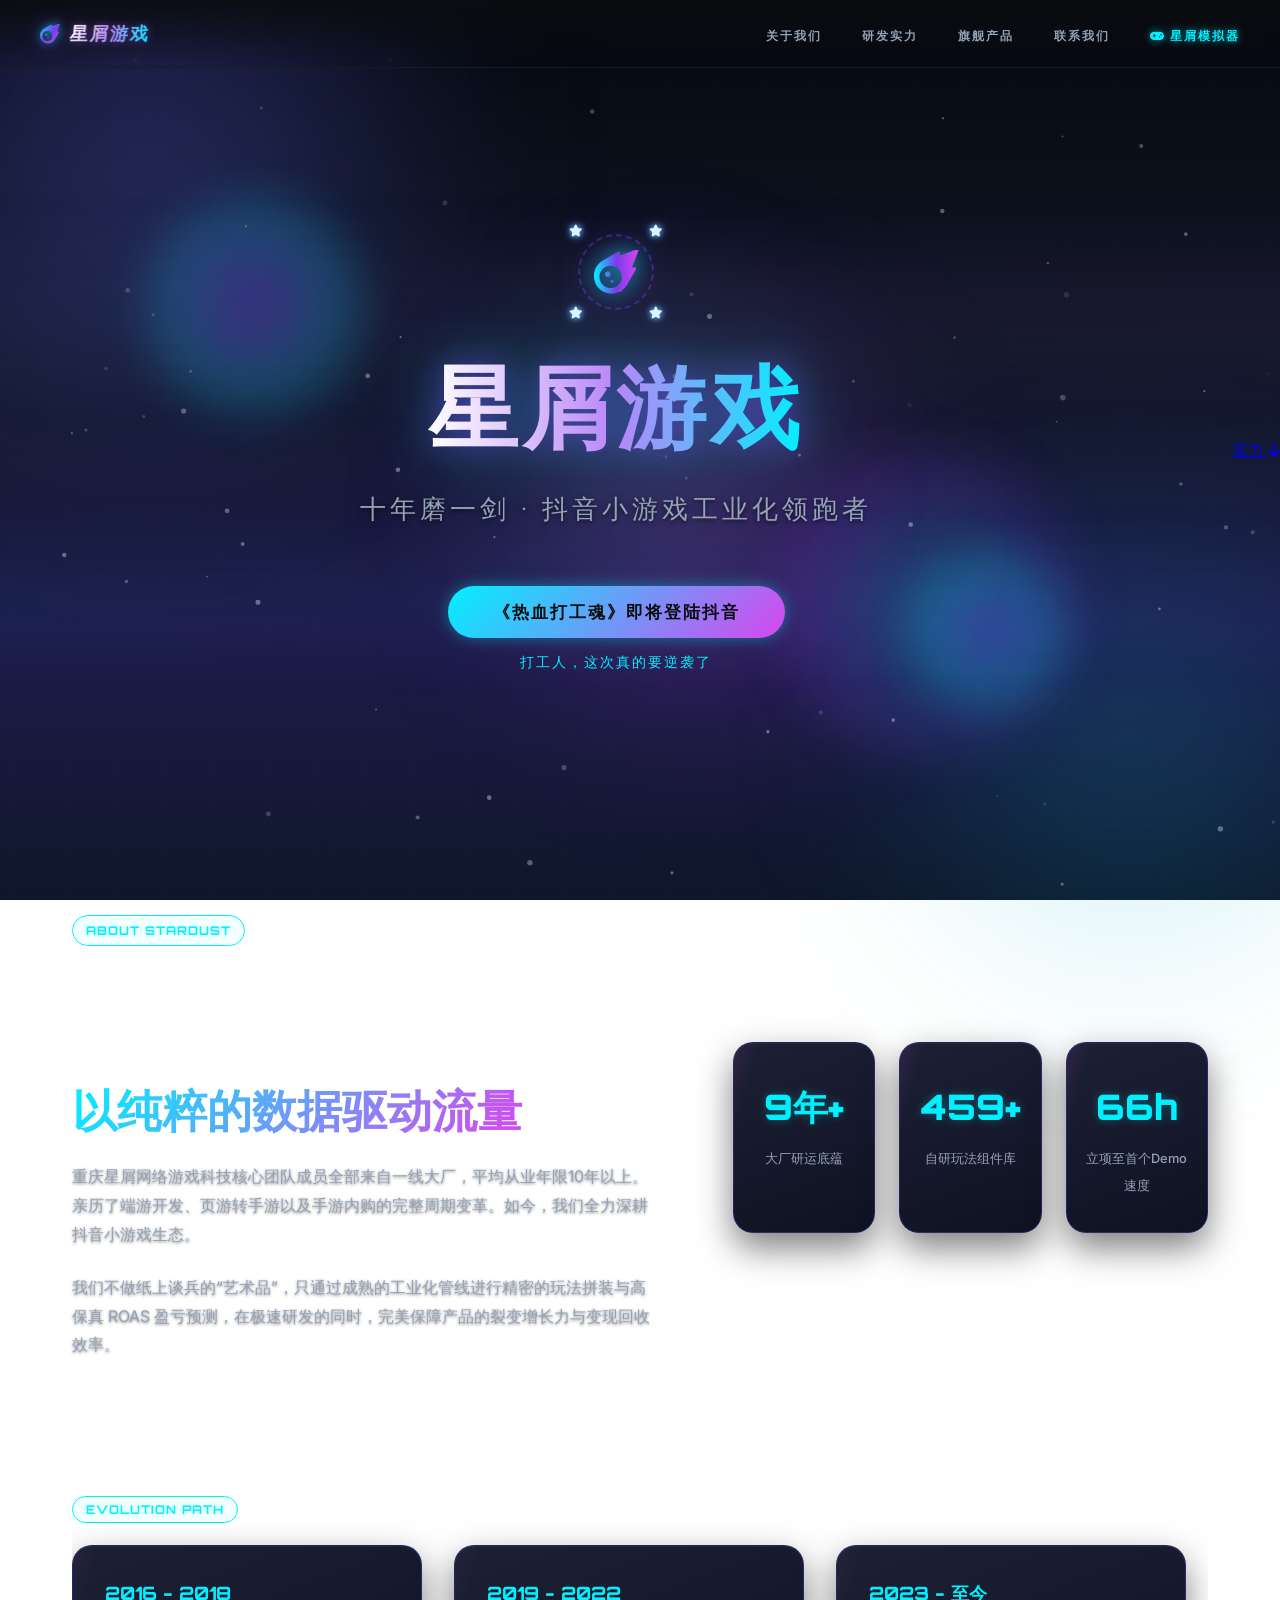
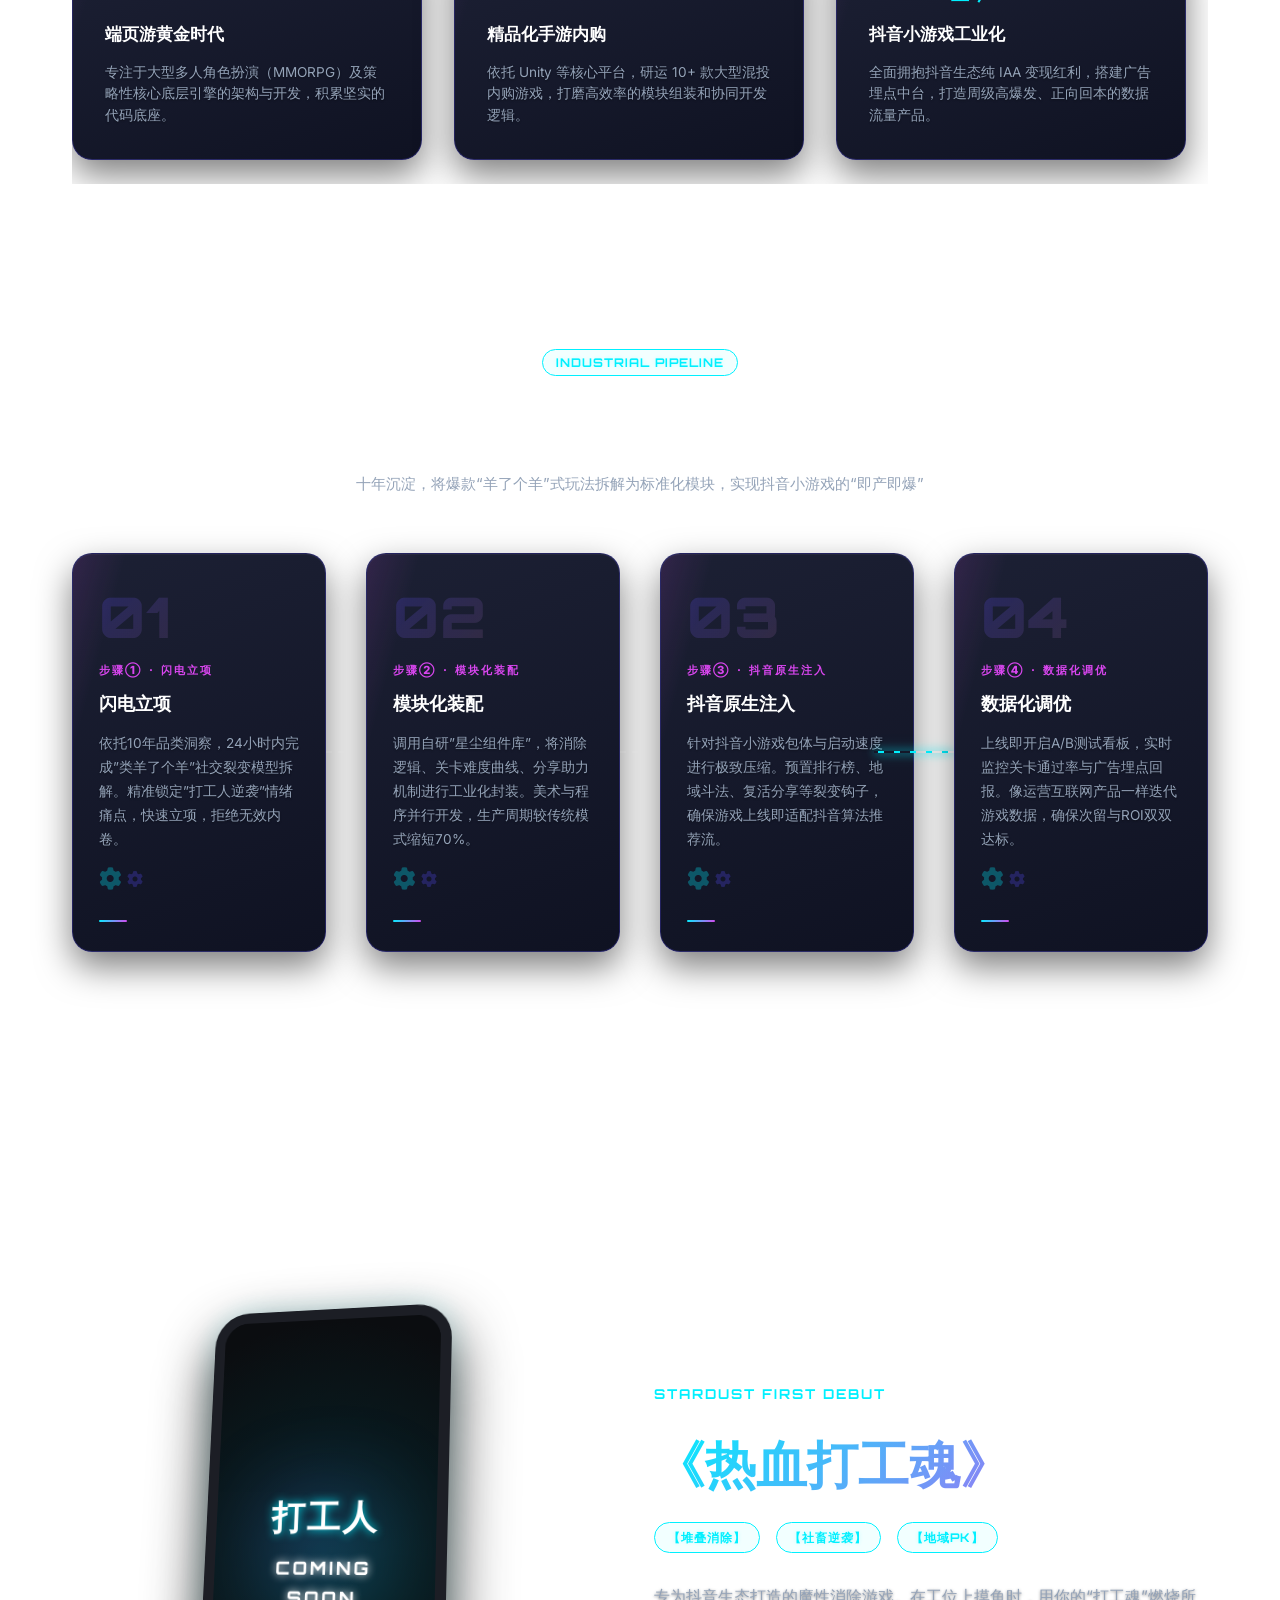
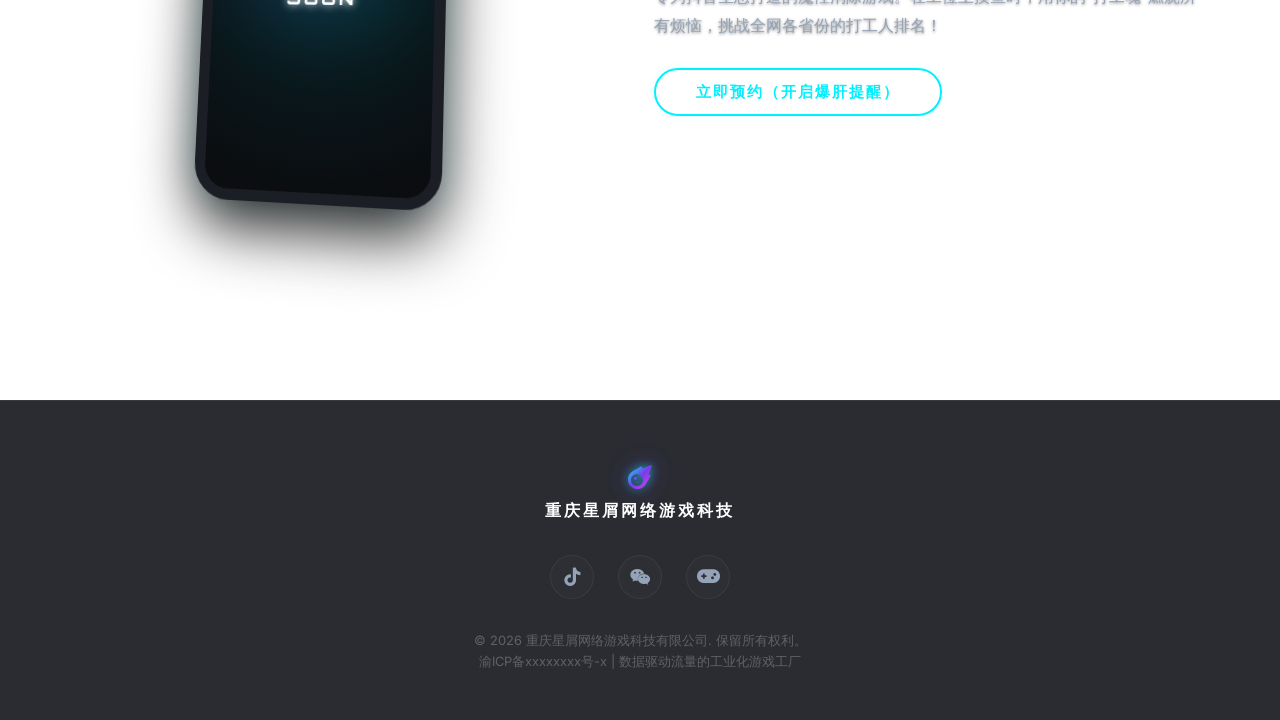
==== index.html @ ba8a82f4 "添加小游戏" ====
<!DOCTYPE html>
<html lang="zh-CN">
<head>
    <meta charset="UTF-8">
    <meta name="viewport" content="width=device-width, initial-scale=1.0, maximum-scale=1.0, user-scalable=no">
    <title>重庆星屑游戏官网 | StarDust Games - 《热血打工魂》即将首发</title>
    <!-- Meta SEO -->
    <meta name="description" content="重庆星屑网络游戏科技官网。核心团队深耕10年游戏研运，打造抖音小游戏工业化生产流水线。首款力作《热血打工魂》即将登陆抖音，魔性堆叠消除，引爆社畜逆袭狂潮。">
    <meta name="keywords" content="重庆星屑, 星屑游戏, 热血打工魂, 抖音小游戏, 羊了个羊, 工业化流水线, IAA变现, 消除小游戏">
    <!-- Google Fonts -->
    <link rel="preconnect" href="https://fonts.googleapis.com">
    <link rel="preconnect" href="https://fonts.gstatic.com" crossorigin>
    <link href="https://fonts.googleapis.com/css2?family=Orbitron:wght@400;600;800;900&family=Inter:wght@300;400;500;600;700&display=swap" rel="stylesheet">
    <!-- Font Awesome -->
    <link rel="stylesheet" href="https://cdnjs.cloudflare.com/ajax/libs/font-awesome/6.4.0/css/all.min.css">
    
    <style>
        /* ==========================================================================
           1. 全局设计变量与基础重置 (CSS Reset & Variables)
           ========================================================================== */
        :root {
            --bg-color: #05080f;
            --primary-gradient: linear-gradient(135deg, #4f46e5 0%, #7c3aed 100%);
            --stardust-gradient: linear-gradient(135deg, #4f46e5 0%, #a855f7 100%);
            --accent-neon: #00f0ff;
            --accent-pink: #d946ef;
            --accent-gradient: linear-gradient(135deg, #00f0ff 0%, #d946ef 100%);
            --text-primary: #ffffff;
            --text-secondary: #94a3b8;
            --glass-bg: rgba(255, 255, 255, 0.015);
            --glass-border: rgba(255, 255, 255, 0.06);
            --font-title: 'Orbitron', 'Inter', -apple-system, sans-serif;
            --font-body: 'Inter', -apple-system, sans-serif;
            --container-width: 1200px;
        }

        * {
            box-sizing: border-box;
            margin: 0;
            padding: 0;
        }

        html {
            font-size: 16px;
            background: linear-gradient(180deg, #05080f 0%, #111827 40%, #1e1b4b 70%, #0f172a 100%) fixed;
            color: var(--text-primary);
            overflow-x: hidden;
        }

        /* 桌面端开启 Fullpage 滚动捕捉 */
        @media (min-width: 769px) {
            html {
                scroll-snap-type: y mandatory;
            }
        }

        /* 氛围光晕层 */
        .bg-orb {
            position: fixed;
            border-radius: 50%;
            pointer-events: none;
            z-index: -3;
            filter: blur(80px);
        }

        .bg-orb-tl {
            width: 100%;
            max-width: 700px;
            height: auto;
            aspect-ratio: 1;
            top: -200px;
            left: -200px;
            background: radial-gradient(circle, rgba(99, 102, 241, 0.35) 0%, transparent 70%);
            animation: orb-drift-tl 20s ease-in-out infinite;
            will-change: transform;
        }

        .bg-orb-br {
            width: 100%;
            max-width: 600px;
            height: auto;
            aspect-ratio: 1;
            bottom: -150px;
            right: -150px;
            background: radial-gradient(circle, rgba(6, 182, 212, 0.22) 0%, transparent 70%);
            animation: orb-drift-br 25s ease-in-out infinite;
            will-change: transform;
        }

        .bg-orb-ct {
            width: 100%;
            max-width: 500px;
            height: auto;
            aspect-ratio: 1;
            top: 30%;
            left: 35%;
            background: radial-gradient(circle, rgba(217, 70, 239, 0.25) 0%, transparent 70%);
            animation: orb-drift-ct 22s ease-in-out infinite;
            will-change: transform;
        }

        /* 太空浮游微粒/景深光晕 (Cosmic Space Debris / Bokeh) */
        .space-bokeh-container {
            position: fixed;
            top: 0; left: 0;
            width: 100vw; height: 100vh;
            pointer-events: none;
            z-index: -3;
            overflow: hidden;
        }
        .space-bokeh {
            position: absolute;
            border-radius: 50%;
            background: radial-gradient(circle, rgba(124, 58, 237, 0.35) 0%, rgba(0, 240, 255, 0.22) 50%, transparent 70%);
            filter: blur(20px);
            pointer-events: none;
            will-change: transform;
        }
        .space-bokeh-1 {
            width: 250px; height: 250px;
            top: 20%; left: 10%;
            animation: space-float-1 30s ease-in-out infinite;
        }
        .space-bokeh-2 {
            width: 320px; height: 320px;
            bottom: 15%; right: 15%;
            animation: space-float-2 40s ease-in-out infinite;
            background: radial-gradient(circle, rgba(6, 182, 212, 0.25) 0%, rgba(124, 58, 237, 0.15) 60%, transparent 80%);
        }
        .space-bokeh-3 {
            width: 180px; height: 180px;
            top: 60%; left: 70%;
            animation: space-float-3 35s ease-in-out infinite;
        }

        @keyframes orb-drift-tl {
            0%, 100% { transform: translate(0, 0) scale(1); }
            50% { transform: translate(100px, 80px) scale(1.15); }
        }
        @keyframes orb-drift-br {
            0%, 100% { transform: translate(0, 0) scale(1); }
            50% { transform: translate(-100px, -60px) scale(1.1); }
        }
        @keyframes orb-drift-ct {
            0%, 100% { transform: translate(0, 0) scale(1); }
            50% { transform: translate(-80px, 80px) scale(1.2); }
        }
        @keyframes space-float-1 {
            0%, 100% { transform: translate(0, 0) rotate(0deg) scale(1); }
            50% { transform: translate(180px, 120px) rotate(180deg) scale(1.2); }
        }
        @keyframes space-float-2 {
            0%, 100% { transform: translate(0, 0) rotate(0deg) scale(1); }
            50% { transform: translate(-150px, -180px) rotate(-180deg) scale(1.1); }
        }
        @keyframes space-float-3 {
            0%, 100% { transform: translate(0, 0) rotate(0deg) scale(1); }
            50% { transform: translate(120px, -90px) rotate(120deg) scale(1.25); }
        }

        /* 太空坐标网格背景 */
        .bg-grid-mask {
            position: fixed;
            top: 0; left: 0;
            width: 100vw; height: 100vh;
            background-image: 
                linear-gradient(rgba(255, 255, 255, 0.02) 1px, transparent 1px),
                linear-gradient(90deg, rgba(255, 255, 255, 0.02) 1px, transparent 1px);
            background-size: 50px 50px;
            background-position: center center;
            pointer-events: none;
            z-index: -4;
            opacity: 0.5;
        }

        /* CSS 随机流星雨 */
        .meteor-shower {
            position: fixed;
            top: 0; left: 0;
            width: 100vw; height: 100vh;
            pointer-events: none;
            z-index: -2;
            overflow: hidden;
        }
        .space-meteor {
            position: absolute;
            width: 1.5px;
            height: 80px;
            background: linear-gradient(180deg, rgba(0, 240, 255, 1) 0%, rgba(124, 58, 237, 0.3) 50%, transparent 100%);
            opacity: 0;
            transform: rotate(45deg);
            animation: shooting-star 8s linear infinite;
        }
        .space-meteor:nth-child(1) { top: -10%; left: 30%; animation-delay: 0s; animation-duration: 6s; }
        .space-meteor:nth-child(2) { top: -10%; left: 65%; animation-delay: 2.5s; animation-duration: 8s; }
        .space-meteor:nth-child(3) { top: -10%; left: 15%; animation-delay: 4.8s; animation-duration: 7s; }
        .space-meteor:nth-child(4) { top: -10%; left: 85%; animation-delay: 1.2s; animation-duration: 9s; }
        .space-meteor:nth-child(5) { top: -10%; left: 45%; animation-delay: 6.2s; animation-duration: 10s; }

        @keyframes shooting-star {
            0% {
                transform: translate3d(0, 0, 0) rotate(45deg);
                opacity: 0;
            }
            8% {
                opacity: 0.8;
            }
            28% {
                transform: translate3d(400px, 400px, 0) rotate(45deg);
                opacity: 0;
            }
            100% {
                transform: translate3d(400px, 400px, 0) rotate(45deg);
                opacity: 0;
            }
        }

        /* 极光光带 */
        .aurora-band {
            position: fixed;
            left: -100%;
            width: 300%;
            pointer-events: none;
            z-index: -2;
            opacity: 0.05;
            filter: blur(40px);
        }

        .aurora-band-1 {
            top: 28%;
            height: 120px;
            background: linear-gradient(90deg, transparent 0%, #6366f1 30%, #a855f7 55%, #d946ef 75%, transparent 100%);
            animation: aurora-drift 90s linear infinite;
        }

        .aurora-band-2 {
            top: 62%;
            height: 80px;
            background: linear-gradient(90deg, transparent 0%, #00f0ff 25%, #6366f1 60%, transparent 100%);
            animation: aurora-drift 90s linear infinite reverse;
            animation-delay: -45s;
        }

        @keyframes aurora-drift {
            from { transform: translateX(0); }
            to   { transform: translateX(33.33%); }
        }

        body {
            font-family: var(--font-body);
            background-color: transparent;
            min-height: 100vh;
            line-height: 1.65;
            -webkit-font-smoothing: antialiased;
            -moz-osx-font-smoothing: grayscale;
        }

        /* 滚动条美化 */
        ::-webkit-scrollbar {
            width: 8px;
            height: 8px;
        }
        ::-webkit-scrollbar-track {
            background: var(--bg-color);
        }
        ::-webkit-scrollbar-thumb {
            background: linear-gradient(180deg, #7c3aed, #00f0ff);
            border-radius: 4px;
        }
        ::-webkit-scrollbar-thumb:hover {
            background: var(--accent-neon);
        }

        /* 导航栏 */
        .nav-bar {
            position: fixed;
            top: 0; left: 0; right: 0;
            z-index: 100;
            background: linear-gradient(180deg, rgba(11, 13, 16, 0.92) 0%, transparent 100%);
            padding: 1.2rem 2.5rem;
            display: flex;
            align-items: center;
            justify-content: space-between;
            border-bottom: 1px solid var(--glass-border);
            backdrop-filter: blur(8px);
        }

        .nav-logo {
            text-decoration: none;
            display: flex;
            align-items: center;
            gap: 0.6rem;
            transition: transform 0.3s ease;
        }

        .nav-logo:hover {
            transform: scale(1.05);
        }

        .nav-logo-icon {
            font-size: 1.25rem;
            background: linear-gradient(135deg, #00f0ff 0%, #7c3aed 50%, #d946ef 100%);
            -webkit-background-clip: text;
            -webkit-text-fill-color: transparent;
            filter: drop-shadow(0 0 5px rgba(0, 240, 255, 0.6)) 
                    drop-shadow(0 0 10px rgba(124, 58, 237, 0.4));
            flex-shrink: 0;
            display: inline-block;
            animation: meteor-pulse 3s infinite ease-in-out;
        }

        .nav-logo-text {
            font-family: var(--font-title);
            font-size: 1.1rem;
            font-weight: 900;
            letter-spacing: 2px;
            transform: skewX(-6deg);
            background: linear-gradient(90deg, #ffffff 0%, #b886f8 25%, #00f0ff 50%, #b886f8 75%, #ffffff 100%);
            background-size: 200% auto;
            -webkit-background-clip: text;
            -webkit-text-fill-color: transparent;
            filter: drop-shadow(0 0 4px rgba(168, 85, 247, 0.5));
            display: inline-block;
            animation: text-shine 6s linear infinite;
        }

        .nav-links {
            display: flex;
            gap: 2.5rem;
            list-style: none;
        }

        .nav-links a {
            font-family: var(--font-title);
            font-size: 0.72rem;
            font-weight: 600;
            letter-spacing: 2px;
            color: var(--text-secondary);
            text-decoration: none;
            text-transform: uppercase;
            transition: color 0.3s ease;
            position: relative;
            padding-bottom: 4px;
        }

        .nav-links a::after {
            content: '';
            position: absolute;
            bottom: 0; left: 0;
            width: 0; height: 2px;
            background: linear-gradient(90deg, #00f0ff, #7c3aed);
            transition: width 0.3s ease;
        }

        .nav-links a:hover {
            color: #00f0ff;
            text-shadow: 0 0 8px rgba(0, 240, 255, 0.6);
        }
        .nav-links a:hover::after { width: 100%; }

        /* 汉堡按钮 */
        .nav-hamburger {
            display: none;
            flex-direction: column;
            gap: 5px;
            cursor: pointer;
            padding: 4px;
            background: none;
            border: none;
        }

        .nav-hamburger span {
            display: block;
            width: 100%;
            max-width: 22px;
            height: 2px;
            background: var(--text-primary);
            border-radius: 2px;
            transition: all 0.3s ease;
        }

        /* 移动端抽屉菜单 */
        .nav-drawer {
            display: none;
            position: fixed;
            top: 0; left: 0; right: 0; bottom: 0;
            background: rgba(11, 13, 16, 0.97);
            backdrop-filter: blur(20px);
            z-index: 99;
            flex-direction: column;
            align-items: center;
            justify-content: center;
            gap: 2.5rem;
        }

        .nav-drawer.open { display: flex; }

        .nav-drawer a {
            font-family: var(--font-title);
            font-size: 1.2rem;
            font-weight: 700;
            letter-spacing: 4px;
            color: var(--text-secondary);
            text-decoration: none;
            text-transform: uppercase;
            transition: color 0.3s ease;
        }

        .nav-drawer a:hover {
            color: #00f0ff;
            text-shadow: 0 0 10px rgba(0, 240, 255, 0.6);
        }

        .nav-drawer-close {
            position: absolute;
            top: 1.5rem; right: 1.5rem;
            background: none;
            border: none;
            color: var(--text-secondary);
            font-size: 1.5rem;
            cursor: pointer;
        }

        @media (max-width: 768px) {
            .nav-links { display: none; }
            .nav-hamburger { display: flex; }
        }

        /* ==========================================================================
           2. 核心交互组件 (Canvas Particles & Mouse Glow)
           ========================================================================== */
        /* Canvas 粒子背景 */
        #particle-canvas {
            position: fixed;
            top: 0;
            left: 0;
            width: 100vw;
            height: 100vh;
            overflow: hidden;
            z-index: -2;
            pointer-events: none;
            opacity: 0.5;
            will-change: transform;
        }

        /* 鼠标跟随暖橘色光晕 */
        .mouse-halo {
            position: fixed;
            top: 0;
            left: 0;
            --halo-size: min(600px, 100vw);
            width: var(--halo-size);
            height: var(--halo-size);
            margin-left: calc(var(--halo-size) * -0.5);
            margin-top: calc(var(--halo-size) * -0.5);
            border-radius: 50%;
            background: radial-gradient(circle, rgba(0, 240, 255, 0.08) 0%, rgba(79, 70, 229, 0.02) 55%, rgba(0,0,0,0) 70%);
            pointer-events: none;
            z-index: -1;
            transform: translate3d(0, 0, 0);
            will-change: transform;
        }

        /* ==========================================================================
           3. 通用组件与玻璃态卡片
           ========================================================================== */
        .container {
            max-width: var(--container-width);
            margin: 0 auto;
            padding: 0 2rem;
            width: 100%;
            z-index: 5;
        }

        section {
            display: flex;
            align-items: center;
            position: relative;
            width: 100%;
            overflow: hidden;
        }

        @media (min-width: 769px) {
            section {
                scroll-snap-align: start;
                scroll-snap-stop: always;
                height: 100vh;
            }
        }
        @media (max-width: 768px) {
            section {
                min-height: 100vh;
                height: auto;
                padding: 100px 0;
            }
        }

        .gradient-text-purple {
            background: var(--stardust-gradient);
            -webkit-background-clip: text;
            -webkit-text-fill-color: transparent;
            background-clip: text;
            display: inline-block;
        }

        .gradient-text-accent {
            background: var(--accent-gradient);
            -webkit-background-clip: text;
            -webkit-text-fill-color: transparent;
            background-clip: text;
            display: inline-block;
        }

        /* 卡片 — 实色背景，不依赖 backdrop-filter（预览/部分 WebView 会渲染异常） */
        .glass-card {
            position: relative;
            border-radius: 20px;
            background: linear-gradient(160deg, #1c2034, #0f1222);
            border: 1.2px solid rgba(79, 70, 229, 0.3);
            box-shadow: 0 15px 35px rgba(0, 0, 0, 0.5), inset 0 1px 0 rgba(255,255,255,0.04);
            overflow: hidden;
            animation: border-glow-pulse 6s infinite ease-in-out alternate;
            transition: transform 0.3s cubic-bezier(0.25, 1, 0.5, 1), border-color 0.3s, box-shadow 0.3s;
        }

        /* 依次延迟卡片流光与内部扫光动画，形成层叠星光波浪涟漪 (使用负延迟错开相位，立即播放) */
        .about-counters .glass-card:nth-child(1),
        .timeline-scroll .glass-card:nth-child(1),
        .pipeline-container .glass-card:nth-child(1) {
            animation-delay: 0s;
        }
        .about-counters .glass-card:nth-child(1)::before,
        .timeline-scroll .glass-card:nth-child(1)::before,
        .pipeline-container .glass-card:nth-child(1)::before {
            animation-delay: 0s;
        }

        .about-counters .glass-card:nth-child(2),
        .timeline-scroll .glass-card:nth-child(2),
        .pipeline-container .glass-card:nth-child(3) {
            animation-delay: -1s;
        }
        .about-counters .glass-card:nth-child(2)::before,
        .timeline-scroll .glass-card:nth-child(2)::before,
        .pipeline-container .glass-card:nth-child(3)::before {
            animation-delay: -1s;
        }

        .about-counters .glass-card:nth-child(3),
        .timeline-scroll .glass-card:nth-child(3),
        .pipeline-container .glass-card:nth-child(5) {
            animation-delay: -2s;
        }
        .about-counters .glass-card:nth-child(3)::before,
        .timeline-scroll .glass-card:nth-child(3)::before,
        .pipeline-container .glass-card:nth-child(5)::before {
            animation-delay: -2s;
        }

        .pipeline-container .glass-card:nth-child(7) {
            animation-delay: -3s;
        }
        .pipeline-container .glass-card:nth-child(7)::before {
            animation-delay: -3s;
        }

        .glass-card:hover {
            border-color: rgba(0, 240, 255, 0.8) !important;
            box-shadow: 0 20px 45px rgba(0, 0, 0, 0.6), 0 0 25px rgba(0, 240, 255, 0.3), inset 0 0 15px rgba(0, 240, 255, 0.15) !important;
            transform: translateY(-5px);
        }

        /* 炫酷星尘流光扫光：以色彩倾斜条纹流经，z-index 低于内容 */
        .glass-card::before {
            content: '';
            position: absolute;
            top: 0; left: 0;
            width: 75%; height: 100%;
            background: linear-gradient(90deg, 
                transparent, 
                rgba(0, 240, 255, 0.12) 30%, 
                rgba(124, 58, 237, 0.18) 50%, 
                rgba(217, 70, 239, 0.12) 70%, 
                transparent
            );
            transform: translateX(-100%) skewX(-15deg);
            animation: card-sweep 4s ease-in-out infinite;
            pointer-events: none;
            z-index: 0;
            will-change: transform;
        }

        /* 确保卡片所有直接子元素都在扫光层之上 */
        .glass-card > * { position: relative; z-index: 1; }

        @keyframes card-sweep {
            0%   { transform: translateX(-110%) skewX(-15deg); }
            45%  { transform: translateX(250%) skewX(-15deg); }
            100% { transform: translateX(250%) skewX(-15deg); }
        }

        @keyframes border-glow-pulse {
            0% {
                /* 蓝紫光效 */
                border-color: rgba(79, 70, 229, 0.6);
                box-shadow: 0 15px 35px rgba(0, 0, 0, 0.5), 0 0 20px rgba(79, 70, 229, 0.25), inset 0 1px 0 rgba(255,255,255,0.04);
            }
            50% {
                /* 青色流光 */
                border-color: rgba(0, 240, 255, 0.7);
                box-shadow: 0 15px 35px rgba(0, 0, 0, 0.5), 0 0 20px rgba(0, 240, 255, 0.3), inset 0 1px 0 rgba(255,255,255,0.04);
            }
            100% {
                /* 霓虹紫 */
                border-color: rgba(168, 85, 247, 0.6);
                box-shadow: 0 15px 35px rgba(0, 0, 0, 0.5), 0 0 20px rgba(168, 85, 247, 0.25), inset 0 1px 0 rgba(255,255,255,0.04);
            }
        }

        /* 霓虹技术标签 */
        .tech-tag {
            font-family: var(--font-title);
            font-size: 0.75rem;
            font-weight: 700;
            color: var(--accent-neon);
            border: 1px solid var(--accent-neon);
            padding: 0.3rem 0.8rem;
            border-radius: 50px;
            width: fit-content;
            letter-spacing: 1px;
            background: rgba(0, 240, 255, 0.05);
            text-shadow: 0 0 5px rgba(0, 240, 255, 0.2);
        }

        /* 滚动进场动画 (Stagger) */
        .animate-on-scroll {
            opacity: 0;
            transform: translateY(40px);
            transition: opacity 0.8s cubic-bezier(0.25, 1, 0.5, 1), transform 0.8s cubic-bezier(0.25, 1, 0.5, 1);
            will-change: transform, opacity;
        }

        .animate-on-scroll.active {
            opacity: 1;
            transform: translateY(0);
        }

        /* ==========================================================================
           4. 第一屏: Hero Section
           ========================================================================== */
        #hero {
            justify-content: center;
            text-align: center;
        }

        .hero-wrapper {
            display: flex;
            flex-direction: column;
            align-items: center;
            gap: 2rem;
        }

        /* 游戏手柄与星尘环Logo区域 */
        .logo-dpad-container {
            position: relative;
            width: 100%;
            max-width: 90px;
            height: auto;
            aspect-ratio: 1;
            display: flex;
            align-items: center;
            justify-content: center;
            margin-bottom: 0.5rem;
        }

        /* 旋转的星尘环 */
        .logo-orbit-ring {
            position: absolute;
            width: 100%;
            max-width: 76px;
            height: auto;
            aspect-ratio: 1;
            border: 2px dashed rgba(124, 58, 237, 0.4);
            border-radius: 50%;
            animation: spin 15s linear infinite;
        }

        /* 游戏流星/陨石 Font Awesome 图标样式 */
        .logo-meteor-icon {
            position: absolute;
            font-size: 2.8rem;
            background: linear-gradient(90deg, #00f0ff 0%, #7c3aed 25%, #d946ef 50%, #7c3aed 75%, #00f0ff 100%);
            background-size: 200% auto;
            -webkit-background-clip: text;
            -webkit-text-fill-color: transparent;
            filter: drop-shadow(0 0 10px rgba(0, 240, 255, 0.6)) 
                    drop-shadow(0 0 20px rgba(124, 58, 237, 0.4));
            animation: meteor-float 4s ease-in-out infinite, text-shine 5s linear infinite;
            display: inline-block;
        }

        .logo-sparkle {
            position: absolute;
            font-size: 0.75rem;
            color: #e0f2fe;
            text-shadow: 0 0 5px #38bdf8, 0 0 10px #818cf8;
            animation: sparkle-blink 2s infinite alternate;
        }
        .logo-sparkle-1 { top: -2px; left: -2px; animation-delay: 0s; }
        .logo-sparkle-2 { top: -2px; right: -2px; animation-delay: 0.5s; }
        .logo-sparkle-3 { bottom: -2px; left: -2px; animation-delay: 1s; }
        .logo-sparkle-4 { bottom: -2px; right: -2px; animation-delay: 1.5s; }

        @keyframes sparkle-blink {
            0% { transform: scale(0.6); opacity: 0.3; }
            100% { transform: scale(1.25); opacity: 1; }
        }

        @keyframes meteor-float {
            0%, 100% {
                transform: translateY(0) rotate(0deg);
            }
            50% {
                transform: translateY(-6px) rotate(-8deg);
            }
        }

        @keyframes meteor-pulse {
            0%, 100% {
                transform: scale(1);
                filter: drop-shadow(0 0 5px rgba(0, 240, 255, 0.6)) 
                        drop-shadow(0 0 10px rgba(124, 58, 237, 0.4));
            }
            50% {
                transform: scale(1.1);
                filter: drop-shadow(0 0 8px rgba(0, 240, 255, 0.8)) 
                        drop-shadow(0 0 15px rgba(168, 85, 247, 0.6));
            }
        }

        .hero-title {
            font-family: var(--font-title);
            font-size: clamp(3.2rem, 7vw, 6rem);
            font-weight: 900;
            letter-spacing: 4px;
            line-height: 1.1;
            background: linear-gradient(90deg, #ffffff 0%, #b886f8 25%, #00f0ff 50%, #b886f8 75%, #ffffff 100%);
            background-size: 200% auto;
            -webkit-background-clip: text;
            -webkit-text-fill-color: transparent;
            display: inline-block;
            transform: skewX(-8deg);
            filter: drop-shadow(0 0 15px rgba(124, 58, 237, 0.5)) 
                    drop-shadow(0 0 30px rgba(0, 240, 255, 0.3));
            animation: text-shine 5s linear infinite;
        }

        @keyframes text-shine {
            0% { background-position: 0% center; }
            100% { background-position: 200% center; }
        }

        .hero-subtitle {
            font-size: clamp(1.1rem, 2vw, 1.6rem);
            font-weight: 300;
            color: var(--text-secondary);
            letter-spacing: 4px;
            text-shadow: 0 2px 4px rgba(0, 0, 0, 0.6);
        }

        /* 《热血打工魂》即将登陆抖音大按钮 */
        .btn-game-cta {
            height: 52px;
            padding: 0 2.8rem;
            display: inline-flex;
            align-items: center;
            justify-content: center;
            background: var(--accent-gradient);
            color: #0b0d10;
            text-decoration: none;
            font-family: var(--font-title);
            font-weight: 900;
            font-size: 1.05rem;
            letter-spacing: 2px;
            border-radius: 50px;
            border: none;
            cursor: pointer;
            box-shadow: 0 0 15px rgba(0, 240, 255, 0.4);
            animation: pulse-breathing 2s infinite ease-in-out;
            transition: all 0.3s ease;
            will-change: transform, box-shadow;
        }

        .btn-game-cta:hover {
            transform: scale(1.05);
            box-shadow: 0 0 30px rgba(0, 240, 255, 0.75), 0 0 15px rgba(217, 70, 239, 0.5);
        }

        @keyframes pulse-breathing {
            0%, 100% {
                box-shadow: 0 0 12px rgba(0, 240, 255, 0.35);
            }
            50% {
                box-shadow: 0 0 25px rgba(0, 240, 255, 0.65), 0 0 10px rgba(217, 70, 239, 0.4);
            }
        }

        .cta-container {
            display: flex;
            flex-direction: column;
            align-items: center;
            gap: 0.8rem;
            margin-top: 1.5rem;
        }

        .cta-subtext {
            font-size: 0.85rem;
            color: var(--accent-neon);
            font-weight: 500;
            letter-spacing: 2px;
        }

        @media (max-width: 768px) {
            .btn-game-cta {
                height: 48px; /* 移动端高度防误触 */
                width: 100%;
                max-width: 320px;
                font-size: 0.95rem;
            }
        }

        /* ==========================================================================
           5. 第二屏: About Section
           ========================================================================== */
        .about-grid {
            display: grid;
            grid-template-columns: 1.1fr 0.9fr;
            gap: 5rem;
            align-items: center;
            width: 100%;
        }

        .about-text {
            display: flex;
            flex-direction: column;
            gap: 1.5rem;
        }

        .about-h2 {
            font-family: var(--font-title);
            font-size: clamp(2rem, 3.5vw, 2.8rem);
            font-weight: 800;
            line-height: 1.25;
        }

        .about-desc {
            color: var(--text-secondary);
            font-size: 1rem;
            line-height: 1.8;
            text-shadow: 0 1px 3px rgba(0, 0, 0, 0.5);
        }

        /* 右侧动态数字看板 */
        .about-counters {
            display: grid;
            grid-template-columns: repeat(3, 1fr);
            gap: 1.5rem;
        }

        .counter-card {
            padding: 2.2rem 1.2rem;
            text-align: center;
        }

        .counter-number {
            font-family: var(--font-title);
            font-size: 2.2rem;
            font-weight: 900;
            color: var(--accent-neon);
            margin-bottom: 0.5rem;
            text-shadow: 0 0 10px rgba(0, 240, 255, 0.3);
        }

        .counter-lbl {
            font-size: 0.8rem;
            color: var(--text-secondary);
            font-weight: 500;
            line-height: 1.4;
        }

        /* 时间轴 */
        .about-timeline {
            grid-column: 1 / -1;
            margin-top: 3.5rem;
            width: 100%;
        }

        .timeline-scroll {
            display: flex;
            gap: 2rem;
            overflow-x: auto;
            padding: 1.5rem 0;
            scroll-snap-type: x mandatory;
        }

        .timeline-item {
            flex: 0 0 350px;
            scroll-snap-align: start;
            padding: 2rem;
            display: flex;
            flex-direction: column;
            gap: 0.8rem;
        }

        .timeline-date {
            font-family: var(--font-title);
            font-size: 1.15rem;
            font-weight: 800;
            color: var(--accent-neon);
        }

        .timeline-title {
            font-size: 1.05rem;
            font-weight: 700;
        }

        .timeline-desc {
            font-size: 0.85rem;
            color: var(--text-secondary);
            line-height: 1.6;
            text-shadow: 0 1px 2px rgba(0, 0, 0, 0.4);
        }

        @media (max-width: 1024px) {
            .about-grid {
                grid-template-columns: 1fr;
                gap: 4rem;
            }
        }

        @media (max-width: 768px) {
            .about-counters {
                grid-template-columns: 1fr;
            }
            .timeline-item {
                flex: 0 0 280px;
                padding: 1.5rem;
            }
        }

        /* ==========================================================================
           6. 第三屏: Solution Section（重设计版）
           ========================================================================== */
        #solution {
            flex-direction: column;
            justify-content: center;
        }

        .solution-header {
            text-align: center;
            margin-bottom: 3.5rem;
            width: 100%;
        }

        .solution-title {
            font-family: var(--font-title);
            font-size: clamp(1.8rem, 3.5vw, 2.8rem);
            font-weight: 800;
            margin-top: 0.6rem;
        }

        .solution-subtitle {
            font-size: 0.95rem;
            color: var(--text-secondary);
            margin-top: 0.8rem;
            max-width: 760px;
            margin-left: auto;
            margin-right: auto;
            line-height: 1.7;
        }

        /* ── 水平流水线容器 ── */
        .pipeline-container {
            display: flex;
            align-items: stretch;
            width: 100%;
            position: relative;
        }

        /* ── 步骤卡片 ── */
        .pipeline-card {
            flex: 1;
            padding: 2.2rem 1.6rem 1.8rem;
            display: flex;
            flex-direction: column;
            gap: 0;
            min-height: 300px;
            transition: transform 0.35s cubic-bezier(0.25,1,0.5,1),
                        box-shadow 0.35s ease;
            will-change: transform;
            cursor: default;
        }

        .pipeline-card:hover {
            transform: translateY(-6px);
            box-shadow: 0 24px 48px rgba(0,0,0,0.7), 0 0 20px rgba(251,146,60,0.1);
        }

        /* 大型步骤编号（装饰性） */
        .pipeline-step-badge {
            font-family: var(--font-title);
            font-size: 3.5rem;
            font-weight: 900;
            line-height: 1;
            margin-bottom: 1rem;
            background: linear-gradient(135deg, rgba(79,70,229,0.25), rgba(251,146,60,0.15));
            -webkit-background-clip: text;
            -webkit-text-fill-color: transparent;
            background-clip: text;
            user-select: none;
            transition: background 0.3s ease;
        }

        .pipeline-card:hover .pipeline-step-badge {
            background: linear-gradient(135deg, #7c3aed, #d946ef);
            -webkit-background-clip: text;
            background-clip: text;
        }

        .pipeline-step-num {
            font-family: var(--font-title);
            font-size: 0.7rem;
            font-weight: 800;
            color: var(--accent-pink);
            letter-spacing: 2px;
            text-transform: uppercase;
            margin-bottom: 0.5rem;
        }

        .pipeline-card-title {
            font-size: 1.15rem;
            font-weight: 700;
            color: var(--text-primary);
            margin-bottom: 0.9rem;
        }

        .pipeline-card-desc {
            font-size: 0.85rem;
            color: var(--text-secondary);
            line-height: 1.75;
            flex: 1;
            text-shadow: 0 1px 2px rgba(0, 0, 0, 0.4);
        }

        .pipeline-card-bar {
            margin-top: 1.4rem;
            height: 2px;
            width: 100%;
            max-width: 28px;
            background: var(--accent-gradient);
            border-radius: 2px;
            transition: width 0.4s cubic-bezier(0.25,1,0.5,1);
            will-change: width;
        }

        .pipeline-card:hover .pipeline-card-bar { width: 100%; }

        /* ── 电流虚线连接器 ── */
        .pipeline-connector {
            position: relative;
            flex: 0 0 40px;
            align-self: center;
            height: 60px;
            display: flex;
            align-items: center;
            justify-content: center;
        }

        /* 虚线轨道 */
        .pipeline-connector::before {
            content: '';
            position: absolute;
            left: 0; right: 0;
            top: 50%; transform: translateY(-50%);
            height: 2px;
            /* repeating-linear-gradient 模拟虚线 */
            background: repeating-linear-gradient(
                90deg,
                rgba(255,255,255,0.08) 0px,
                rgba(255,255,255,0.08) 6px,
                transparent 6px,
                transparent 12px
            );
        }

        /* 流光层：默认透明，hover / .flowing 时亮起 */
        .pipeline-connector::after {
            content: '';
            position: absolute;
            left: -100%; right: 0;
            top: 50%; transform: translateY(-50%);
            height: 2px;
            width: 200%;
            background: repeating-linear-gradient(
                90deg,
                transparent 0px,
                transparent 4px,
                var(--accent-neon) 4px,
                var(--accent-neon) 10px,
                transparent 10px,
                transparent 16px
            );
            opacity: 0;
            filter: blur(0.5px);
            box-shadow: 0 0 8px var(--accent-neon), 0 0 16px rgba(0, 240, 255, 0.4);
            transition: opacity 0.3s ease;
            will-change: transform, opacity;
        }

        /* 相邻卡片悬停时亮线 */
        .pipeline-card:hover + .pipeline-connector::after,
        .pipeline-connector:hover::after {
            opacity: 1;
            animation: dash-flow 0.8s linear infinite;
        }

        /* 滚动触发流光（.flowing 类由 JS 加） */
        .pipeline-connector.flowing::after {
            opacity: 1;
            animation: dash-flow 1.2s linear infinite;
        }

        @keyframes dash-flow {
            from { transform: translateY(-50%) translateX(0); }
            to   { transform: translateY(-50%) translateX(16px); }
        }

        @keyframes spin {
            from { transform: rotate(0deg); }
            to { transform: rotate(360deg); }
        }

        @keyframes spin-reverse {
            from { transform: rotate(0deg); }
            to { transform: rotate(-360deg); }
        }

        /* 齿轮（保留但移到卡片底部装饰） */
        .gear-container {
            display: flex;
            gap: 6px;
            margin-top: 0.6rem;
            align-items: center;
        }

        .gear {
            font-size: 1.4rem;
            color: rgba(0, 240, 255, 0.3);
            transition: color 0.3s ease;
        }

        .gear-main { animation: spin 8s linear infinite; animation-play-state: paused; }
        .gear-sub  { font-size: 1rem; color: rgba(79,70,229,0.3); animation: spin-reverse 5s linear infinite; animation-play-state: paused; }

        .glass-card:hover .gear-main { animation-play-state: running; color: var(--accent-neon); }
        .glass-card:hover .gear-sub  { animation-play-state: running; color: #7c3aed; }

        /* ── 移动端：竖向堆叠 ── */
        @media (max-width: 768px) {
            .pipeline-container { flex-direction: column; gap: 0; }

            .pipeline-card { min-height: auto; }

            .pipeline-connector {
                width: 60px; height: 40px;
                flex: 0 0 40px;
                align-self: flex-start;
                margin-left: 2.2rem;
            }

            /* 竖向虚线 */
            .pipeline-connector::before {
                left: 50%; right: auto;
                top: 0; bottom: 0;
                transform: translateX(-50%);
                width: 2px; height: 100%;
                background: repeating-linear-gradient(
                    180deg,
                    rgba(255,255,255,0.08) 0px,
                    rgba(255,255,255,0.08) 6px,
                    transparent 6px,
                    transparent 12px
                );
            }

            .pipeline-connector::after {
                left: 50%; top: -100%;
                width: 2px; height: 200%;
                transform: translateX(-50%);
                background: repeating-linear-gradient(
                    180deg,
                    transparent 0px, transparent 4px,
                    var(--accent-neon) 4px, var(--accent-neon) 10px,
                    transparent 10px, transparent 16px
                );
                box-shadow: 0 0 8px var(--accent-neon);
            }

            .pipeline-connector.flowing::after {
                animation: dash-flow-v 1.2s linear infinite;
            }

            .pipeline-card:hover + .pipeline-connector::after { animation: dash-flow-v 0.8s linear infinite; }
        }

        /* @keyframes 必须在 @media 之外定义，避免部分引擎解析中断 */
        @keyframes dash-flow-v {
            from { transform: translateX(-50%) translateY(0); }
            to   { transform: translateX(-50%) translateY(16px); }
        }

        /* ==========================================================================
           7. 第四屏: Product Section
           ========================================================================== */
        .product-wrapper {
            display: grid;
            grid-template-columns: 0.95fr 1.05fr;
            gap: 5rem;
            align-items: center;
            width: 100%;
        }

        /* 3D 旋转手机模型框 */
        .phone-3d-container {
            perspective: 1200px;
            display: flex;
            justify-content: center;
            align-items: center;
        }

        .phone-model {
            width: 100%;
            max-width: 250px;
            height: auto;
            aspect-ratio: 1 / 2;
            background: #08090d;
            border: 11px solid #1c1e25;
            border-radius: 36px;
            position: relative;
            transform-style: preserve-3d;
            transform: rotateY(-15deg) rotateX(8deg);
            transition: transform 0.8s cubic-bezier(0.25, 1, 0.5, 1);
            box-shadow: 0 25px 60px rgba(0,0,0,0.85), 0 0 30px rgba(0, 240, 255, 0.15);
            overflow: hidden;
        }

        .phone-model:hover {
            transform: rotateY(15deg) rotateX(8deg) translateZ(10px);
        }

        .coming-soon-screen {
            position: absolute;
            top: 0;
            left: 0;
            width: 100%;
            height: 100%;
            display: flex;
            flex-direction: column;
            justify-content: center;
            align-items: center;
            padding: 2rem;
            text-align: center;
            background: radial-gradient(circle at center, rgba(0, 240, 255, 0.12) 0%, #0b0d10 90%);
        }

        .pixel-worker {
            font-family: var(--font-title);
            font-size: 2.2rem;
            font-weight: 900;
            color: var(--text-primary);
            text-shadow: 0 0 10px var(--accent-neon);
            margin-bottom: 0.5rem;
            letter-spacing: 2px;
            z-index: 2;
        }

        .phone-coming-soon {
            font-family: var(--font-title);
            font-size: 1.15rem;
            font-weight: 800;
            letter-spacing: 3px;
            color: #ffffff;
            text-shadow: 0 0 8px #ffffff;
            z-index: 2;
            animation: blink 1.5s infinite alternate;
        }

        @keyframes blink {
            0% { opacity: 0.4; }
            100% { opacity: 1; }
        }

        .neon-glow-blocks {
            position: absolute;
            width: 120px;
            height: 120px;
            background: linear-gradient(135deg, #7c3aed, #00f0ff);
            filter: blur(45px);
            opacity: 0.25;
            animation: pulse-block 4s infinite alternate;
        }

        @keyframes pulse-block {
            0% { transform: scale(0.9); opacity: 0.2; }
            100% { transform: scale(1.2); opacity: 0.35; }
        }

        /* 右侧产品介绍 */
        .product-info {
            display: flex;
            flex-direction: column;
            gap: 1.8rem;
        }

        .product-tagline {
            font-family: var(--font-title);
            font-size: 0.85rem;
            font-weight: 700;
            color: var(--accent-neon);
            letter-spacing: 2px;
        }

        .product-name {
            font-family: var(--font-title);
            font-size: clamp(2.2rem, 4.5vw, 3.2rem);
            font-weight: 900;
            line-height: 1.15;
        }

        .tag-row {
            display: flex;
            gap: 1rem;
            flex-wrap: wrap;
        }

        .product-description {
            color: var(--text-secondary);
            font-size: 1rem;
            line-height: 1.8;
            text-shadow: 0 1px 3px rgba(0, 0, 0, 0.5);
        }

        .btn-register-cta {
            height: 48px; /* 移动端高度适配 */
            padding: 0 2.5rem;
            display: inline-flex;
            align-items: center;
            justify-content: center;
            background: transparent;
            color: var(--accent-neon);
            border: 2px solid var(--accent-neon);
            font-family: var(--font-title);
            font-weight: 800;
            font-size: 0.95rem;
            letter-spacing: 2px;
            border-radius: 50px;
            cursor: pointer;
            width: fit-content;
            transition: all 0.3s ease;
            box-shadow: 0 0 10px rgba(0, 240, 255, 0.1);
        }

        .btn-register-cta:hover {
            background: var(--accent-neon);
            color: #0b0d10;
            box-shadow: 0 0 25px var(--accent-neon);
            transform: translateY(-2px);
        }

        @media (max-width: 1024px) {
            .product-wrapper {
                grid-template-columns: 1fr;
                gap: 4rem;
                text-align: center;
            }
            .product-info {
                align-items: center;
            }
            .tag-row {
                justify-content: center;
            }
        }

        /* ==========================================================================
           8. 第五屏: Footer Section
           ========================================================================== */
        #footer {
            flex-direction: column;
            justify-content: space-between;
            padding: 4rem 0 3rem 0;
            background: rgba(5, 8, 15, 0.85);
            border-top: 1px solid var(--glass-border);
            min-height: auto;
            height: auto;
            scroll-snap-align: end;
        }

        .footer-wrapper {
            display: flex;
            flex-direction: column;
            align-items: center;
            gap: 2rem;
            width: 100%;
        }

        .footer-logo-box {
            display: flex;
            flex-direction: column;
            align-items: center;
            gap: 0.5rem;
        }

        .footer-company-name {
            font-family: var(--font-title);
            font-size: 1rem;
            font-weight: 800;
            letter-spacing: 3px;
            color: var(--text-primary);
        }

        .footer-logo-icon {
            font-size: 1.5rem;
            background: linear-gradient(135deg, #00f0ff 0%, #7c3aed 50%, #d946ef 100%);
            -webkit-background-clip: text;
            -webkit-text-fill-color: transparent;
            filter: drop-shadow(0 0 5px rgba(0, 240, 255, 0.6)) 
                    drop-shadow(0 0 10px rgba(124, 58, 237, 0.4));
            display: inline-block;
        }

        .footer-social-icons {
            display: flex;
            gap: 1.5rem;
        }

        .footer-social-btn {
            width: 100%;
            max-width: 44px;
            height: 44px;
            aspect-ratio: 1;
            border-radius: 50%;
            background: var(--glass-bg);
            border: 1px solid var(--glass-border);
            display: flex;
            align-items: center;
            justify-content: center;
            color: var(--text-secondary);
            font-size: 1.15rem;
            text-decoration: none;
            transition: all 0.3s ease;
        }

        .footer-social-btn:hover {
            color: #00f0ff;
            border-color: #00f0ff;
            transform: translateY(-3px);
            box-shadow: 0 0 15px rgba(0, 240, 255, 0.35);
        }

        .footer-copyright {
            font-size: 0.8rem;
            color: rgba(255, 255, 255, 0.25);
            text-align: center;
            line-height: 1.6;
        }

        /* ==========================================================================
           移动端综合适配
           ========================================================================== */
        @media (max-width: 768px) {
            /* 容器边距收窄 */
            .container { padding: 0 1.25rem; }

            /* section 顶部留出导航高度 */
            section { padding: 80px 0 60px; }
            #footer { padding: 3rem 0 2rem; }

            /* 首页首屏高度改用 min-height: 100dvh */
            #hero {
                min-height: 100dvh !important;
                height: auto !important;
            }

            /* 所有标题字号缩减至桌面端的 40% */
            .hero-title { font-size: calc(clamp(3.2rem, 7vw, 6rem) * 0.4) !important; }
            .about-h2 { font-size: calc(clamp(2rem, 3.5vw, 2.8rem) * 0.4) !important; }
            .timeline-title { font-size: calc(1.05rem * 0.4) !important; }
            .solution-title { font-size: calc(clamp(1.8rem, 3.5vw, 2.8rem) * 0.4) !important; }
            .pipeline-card-title { font-size: calc(1.15rem * 0.4) !important; }
            .product-name { font-size: calc(clamp(2.2rem, 4.5vw, 3.2rem) * 0.4) !important; }

            /* Hero */
            .hero-wrapper { gap: 1.2rem; }
            .hero-subtitle { font-size: 0.85rem; letter-spacing: 2px; }
            .cta-container { margin-top: 0.8rem; }

            /* 所有横向排列的卡片、步骤图强制改为纵向单列 */
            .about-counters {
                grid-template-columns: 1fr !important;
                gap: 1rem !important;
            }
            .counter-card { padding: 1.4rem 0.6rem; }
            .counter-number { font-size: 1.5rem; }
            .counter-lbl { font-size: 0.7rem; }

            /* 时间轴步骤图强制纵向单列 */
            .about-timeline { margin-top: 2rem; }
            .timeline-scroll {
                flex-direction: column !important;
                overflow-x: visible !important;
                scroll-snap-type: none !important;
                gap: 1.5rem !important;
            }
            .timeline-item {
                flex: 1 1 auto !important;
                width: 100% !important;
                max-width: 100% !important;
                padding: 1.5rem !important;
            }

            /* About: 文字标题描述 */
            .about-desc { font-size: 0.9rem; }

            /* Solution */
            .solution-header { margin-bottom: 2rem; }
            .solution-subtitle { font-size: 0.85rem; }
            .pipeline-card { padding: 1.5rem 1.2rem; gap: 1rem; }
            .pipeline-card-desc { font-size: 0.82rem; }

            /* Product: 手机模型宽度限制为屏幕宽度的 80% */
            .phone-model {
                width: 80vw !important;
                max-width: 80vw !important;
                height: auto !important;
                aspect-ratio: 1 / 2 !important;
                border-width: 8px !important;
                border-radius: 28px !important;
            }
            .pixel-worker { font-size: 1.6rem; }
            .phone-coming-soon { font-size: 0.85rem; }
            .product-description { font-size: 0.9rem; }
            .btn-register-cta { width: 100%; max-width: 280px; justify-content: center; }

            /* 所有按钮触摸高度不小于 44px */
            button,
            .btn-game-cta,
            .btn-register-cta,
            .nav-hamburger,
            .nav-drawer-close,
            .footer-social-btn,
            .drawer-link {
                min-height: 44px !important;
            }

            /* Footer */
            .footer-company-name { font-size: 0.85rem; letter-spacing: 2px; }
        }

        /* 超小屏 (≤ 375px) */
        @media (max-width: 375px) {
            .hero-title { font-size: calc(clamp(3.2rem, 7vw, 6rem) * 0.35) !important; }
            .about-counters { grid-template-columns: 1fr !important; }
            .counter-card { padding: 1rem !important; }
        }

        .nav-sim-link {
            position: relative;
            color: var(--accent-neon) !important;
            text-shadow: 0 0 8px rgba(0, 240, 255, 0.6);
            font-weight: 700 !important;
        }
        .nav-sim-link::after {
            background: linear-gradient(90deg, #00f0ff, #d946ef) !important;
        }
        .drawer-sim-link {
            color: var(--accent-neon) !important;
            text-shadow: 0 0 10px rgba(0, 240, 255, 0.5);
        }
    </style>
</head>
<body>

    <!-- 太空坐标网格背景 -->
    <div class="bg-grid-mask"></div>

    <!-- CSS 随机流星雨层 -->
    <div class="meteor-shower">
        <div class="space-meteor"></div>
        <div class="space-meteor"></div>
        <div class="space-meteor"></div>
        <div class="space-meteor"></div>
        <div class="space-meteor"></div>
    </div>

    <!-- 太空浮游微粒/景深光晕 (Cosmic Space Debris / Bokeh) -->
    <div class="space-bokeh-container">
        <div class="space-bokeh space-bokeh-1"></div>
        <div class="space-bokeh space-bokeh-2"></div>
        <div class="space-bokeh space-bokeh-3"></div>
    </div>

    <nav class="nav-bar">
        <a href="#hero" class="nav-logo">
            <i class="fa-solid fa-meteor nav-logo-icon"></i>
            <span class="nav-logo-text">星屑游戏</span>
        </a>
        <ul class="nav-links">
            <li><a href="#about">关于我们</a></li>
            <li><a href="#solution">研发实力</a></li>
            <li><a href="#products">旗舰产品</a></li>
            <li><a href="#footer">联系我们</a></li>
            <li><a href="simulator.html" target="_blank" class="nav-sim-link"><i class="fa-solid fa-gamepad" style="margin-right: 4px;"></i>星屑模拟器</a></li>
        </ul>
        <button class="nav-hamburger" id="nav-hamburger" aria-label="打开菜单">
            <span></span><span></span><span></span>
        </button>
    </nav>

    <!-- 移动端抽屉菜单 -->
    <div class="nav-drawer" id="nav-drawer">
        <button class="nav-drawer-close" id="nav-drawer-close" aria-label="关闭菜单">
            <i class="fa-solid fa-xmark"></i>
        </button>
        <a href="#about" class="drawer-link">关于我们</a>
        <a href="#solution" class="drawer-link">研发实力</a>
        <a href="#products" class="drawer-link">旗舰产品</a>
        <a href="#footer" class="drawer-link">联系我们</a>
        <a href="simulator.html" target="_blank" class="drawer-link drawer-sim-link"><i class="fa-solid fa-gamepad" style="margin-right: 8px;"></i>星屑模拟器</a>
    </div>

    <!-- 氛围光晕层 -->
    <div class="bg-orb bg-orb-tl"></div>
    <div class="bg-orb bg-orb-br"></div>
    <div class="bg-orb bg-orb-ct"></div>

    <!-- 极光光带 -->
    <div class="aurora-band aurora-band-1"></div>
    <div class="aurora-band aurora-band-2"></div>

    <!-- Canvas 粒子动态背景 -->
    <canvas id="particle-canvas"></canvas>

    <!-- 鼠标跟随光晕 -->
    <div class="mouse-halo" id="mouse-glow"></div>

    <!-- 第一屏: Hero Section -->
    <section id="hero">
        <div class="container hero-wrapper">
            <!-- 游戏流星 Logo 区域 -->
            <div class="logo-dpad-container">
                <div class="logo-orbit-ring"></div>
                <i class="fa-solid fa-meteor logo-meteor-icon"></i>
                <i class="fa-solid fa-star logo-sparkle logo-sparkle-1"></i>
                <i class="fa-solid fa-star logo-sparkle logo-sparkle-2"></i>
                <i class="fa-solid fa-star logo-sparkle logo-sparkle-3"></i>
                <i class="fa-solid fa-star logo-sparkle logo-sparkle-4"></i>
            </div>
            
            <h1 class="hero-title parallax-hero">
                星屑游戏
            </h1>
            <p class="hero-subtitle parallax-hero">
                十年磨一剑 · 抖音小游戏工业化领跑者
            </p>
            
            <div class="cta-container">
                <button class="btn-game-cta" aria-label="《热血打工魂》即将登陆抖音">
                    《热血打工魂》即将登陆抖音
                </button>
                <span class="cta-subtext">打工人，这次真的要逆袭了</span>
            </div>
        </div>
        
        <a href="#about" class="scroll-indicator" aria-label="Scroll to About">
            <span>实力</span>
            <i class="fa-solid fa-arrow-down"></i>
        </a>
    </section>

    <!-- 第二屏: About Section -->
    <section id="about">
        <div class="container">
            <div class="about-grid">
                <!-- 左文案 -->
                <div class="about-text animate-on-scroll">
                    <span class="tech-tag">ABOUT STARDUST</span>
                    <h2 class="about-h2">
                        大厂老兵 All-in 抖音小游戏，<br>
                        <span class="gradient-text-accent">以纯粹的数据驱动流量</span>
                    </h2>
                    <p class="about-desc">
                        重庆星屑网络游戏科技核心团队成员全部来自一线大厂，平均从业年限10年以上。亲历了端游开发、页游转手游以及手游内购的完整周期变革。如今，我们全力深耕抖音小游戏生态。
                    </p>
                    <p class="about-desc">
                        我们不做纸上谈兵的“艺术品”，只通过成熟的工业化管线进行精密的玩法拼装与高保真 ROAS 盈亏预测，在极速研发的同时，完美保障产品的裂变增长力与变现回收效率。
                    </p>
                </div>

                <!-- 右侧数据面板 -->
                <div class="about-counters animate-on-scroll" style="transition-delay: 0.15s;">
                    <div class="glass-card counter-card">
                        <div class="counter-number"><span class="counter-val" data-target="10">0</span>年+</div>
                        <span class="counter-lbl">大厂研运底蕴</span>
                    </div>
                    <div class="glass-card counter-card">
                        <div class="counter-number"><span class="counter-val" data-target="500">0</span>+</div>
                        <span class="counter-lbl">自研玩法组件库</span>
                    </div>
                    <div class="glass-card counter-card">
                        <div class="counter-number"><span class="counter-val" data-target="72">0</span>h</div>
                        <span class="counter-lbl">立项至首个Demo速度</span>
                    </div>
                </div>

                <!-- 下方水平滑动时间轴 -->
                <div class="about-timeline animate-on-scroll" style="transition-delay: 0.3s;">
                    <span class="tech-tag">EVOLUTION PATH</span>
                    <div class="timeline-scroll">
                        <!-- 阶段 1 -->
                        <div class="glass-card timeline-item animate-on-scroll" style="transition-delay: 0s;">
                            <span class="timeline-date">2016 - 2018</span>
                            <h3 class="timeline-title">端页游黄金时代</h3>
                            <p class="timeline-desc">专注于大型多人角色扮演（MMORPG）及策略性核心底层引擎的架构与开发，积累坚实的代码底座。</p>
                        </div>
                        <!-- 阶段 2 -->
                        <div class="glass-card timeline-item animate-on-scroll" style="transition-delay: 0.1s;">
                            <span class="timeline-date">2019 - 2022</span>
                            <h3 class="timeline-title">精品化手游内购</h3>
                            <p class="timeline-desc">依托 Unity 等核心平台，研运 10+ 款大型混投内购游戏，打磨高效率的模块组装和协同开发逻辑。</p>
                        </div>
                        <!-- 阶段 3 -->
                        <div class="glass-card timeline-item animate-on-scroll" style="transition-delay: 0.2s;">
                            <span class="timeline-date">2023 - 至今</span>
                            <h3 class="timeline-title">抖音小游戏工业化</h3>
                            <p class="timeline-desc">全面拥抱抖音生态纯 IAA 变现红利，搭建广告埋点中台，打造周级高爆发、正向回本的数据流量产品。</p>
                        </div>
                    </div>
                </div>
            </div>
        </div>
    </section>

    <!-- 第三屏: Solution Section (工业化流水线) -->
    <section id="solution">
        <div class="container">
            <div class="solution-header animate-on-scroll">
                <span class="tech-tag">INDUSTRIAL PIPELINE</span>
                <h2 class="solution-title">我们的工业化游戏生产流水线</h2>
                <p class="solution-subtitle">
                    十年沉淀，将爆款“羊了个羊”式玩法拆解为标准化模块，实现抖音小游戏的“即产即爆”
                </p>
            </div>
            
            <div class="pipeline-container" id="pipeline-container">
                <!-- 步骤 1 -->
                <div class="glass-card pipeline-card animate-on-scroll" style="transition-delay: 0s;">
                    <div class="pipeline-step-badge">01</div>
                    <span class="pipeline-step-num">步骤① · 闪电立项</span>
                    <h3 class="pipeline-card-title">闪电立项</h3>
                    <p class="pipeline-card-desc">依托10年品类洞察，24小时内完成”类羊了个羊”社交裂变模型拆解。精准锁定”打工人逆袭”情绪痛点，快速立项，拒绝无效内卷。</p>
                    <div class="gear-container">
                        <div class="gear gear-main"><i class="fa-solid fa-cog"></i></div>
                        <div class="gear gear-sub"><i class="fa-solid fa-cog"></i></div>
                    </div>
                    <div class="pipeline-card-bar"></div>
                </div>

                <div class="pipeline-connector"></div>

                <!-- 步骤 2 -->
                <div class="glass-card pipeline-card animate-on-scroll" style="transition-delay: 0.1s;">
                    <div class="pipeline-step-badge">02</div>
                    <span class="pipeline-step-num">步骤② · 模块化装配</span>
                    <h3 class="pipeline-card-title">模块化装配</h3>
                    <p class="pipeline-card-desc">调用自研”星尘组件库”，将消除逻辑、关卡难度曲线、分享助力机制进行工业化封装。美术与程序并行开发，生产周期较传统模式缩短70%。</p>
                    <div class="gear-container">
                        <div class="gear gear-main"><i class="fa-solid fa-cog"></i></div>
                        <div class="gear gear-sub"><i class="fa-solid fa-cog"></i></div>
                    </div>
                    <div class="pipeline-card-bar"></div>
                </div>

                <div class="pipeline-connector"></div>

                <!-- 步骤 3 -->
                <div class="glass-card pipeline-card animate-on-scroll" style="transition-delay: 0.2s;">
                    <div class="pipeline-step-badge">03</div>
                    <span class="pipeline-step-num">步骤③ · 抖音原生注入</span>
                    <h3 class="pipeline-card-title">抖音原生注入</h3>
                    <p class="pipeline-card-desc">针对抖音小游戏包体与启动速度进行极致压缩。预置排行榜、地域斗法、复活分享等裂变钩子，确保游戏上线即适配抖音算法推荐流。</p>
                    <div class="gear-container">
                        <div class="gear gear-main"><i class="fa-solid fa-cog"></i></div>
                        <div class="gear gear-sub"><i class="fa-solid fa-cog"></i></div>
                    </div>
                    <div class="pipeline-card-bar"></div>
                </div>

                <div class="pipeline-connector"></div>

                <!-- 步骤 4 -->
                <div class="glass-card pipeline-card animate-on-scroll" style="transition-delay: 0.3s;">
                    <div class="pipeline-step-badge">04</div>
                    <span class="pipeline-step-num">步骤④ · 数据化调优</span>
                    <h3 class="pipeline-card-title">数据化调优</h3>
                    <p class="pipeline-card-desc">上线即开启A/B测试看板，实时监控关卡通过率与广告埋点回报。像运营互联网产品一样迭代游戏数据，确保次留与ROI双双达标。</p>
                    <div class="gear-container">
                        <div class="gear gear-main"><i class="fa-solid fa-cog"></i></div>
                        <div class="gear gear-sub"><i class="fa-solid fa-cog"></i></div>
                    </div>
                    <div class="pipeline-card-bar"></div>
                </div>
            </div>
        </div>
    </section>

    <!-- 第四屏: Product Section -->
    <section id="products">
        <div class="container">
            <div class="product-wrapper">
                <!-- 左侧: 3D 手机模型 -->
                <div class="phone-3d-container animate-on-scroll">
                    <div class="phone-model">
                        <div class="coming-soon-screen">
                            <div class="neon-glow-blocks"></div>
                            <span class="pixel-worker">打工人</span>
                            <span class="phone-coming-soon">COMING SOON</span>
                        </div>
                    </div>
                </div>

                <!-- 右侧: 产品详情 -->
                <div class="product-info animate-on-scroll" style="transition-delay: 0.15s;">
                    <span class="product-tagline">STARDUST FIRST DEBUT</span>
                    <h2 class="product-name gradient-text-accent">《热血打工魂》</h2>
                    
                    <div class="tag-row">
                        <span class="tech-tag">【堆叠消除】</span>
                        <span class="tech-tag">【社畜逆袭】</span>
                        <span class="tech-tag">【地域PK】</span>
                    </div>

                    <p class="product-description">
                        专为抖音生态打造的魔性消除游戏。在工位上摸鱼时，用你的“打工魂”燃烧所有烦恼，挑战全网各省份的打工人排名！
                    </p>

                    <button class="btn-register-cta" aria-label="立即预约（开启爆肝提醒）">
                        立即预约（开启爆肝提醒）
                    </button>
                </div>
            </div>
        </div>
    </section>

    <!-- 第五屏: Footer Section -->
    <section id="footer">
        <div class="container footer-wrapper">
            <div class="footer-logo-box">
                <i class="fa-solid fa-meteor footer-logo-icon"></i>
                <span class="footer-company-name">重庆星屑网络游戏科技</span>
            </div>

            <!-- 抖音入口等社交图标 -->
            <div class="footer-social-icons">
                <a href="#" class="footer-social-btn" aria-label="Douyin">
                    <i class="fa-brands fa-tiktok"></i>
                </a>
                <a href="#" class="footer-social-btn" aria-label="WeChat">
                    <i class="fa-brands fa-weixin"></i>
                </a>
                <a href="#" class="footer-social-btn" aria-label="GameController">
                    <i class="fa-solid fa-gamepad"></i>
                </a>
            </div>

            <div class="footer-copyright">
                &copy; 2026 重庆星屑网络游戏科技有限公司. 保留所有权利。<br>
                渝ICP备xxxxxxxx号-x | 数据驱动流量的工业化游戏工厂
            </div>
        </div>
    </section>

    <!-- JavaScript 交互特效逻辑 -->
    <script>
        document.addEventListener('DOMContentLoaded', () => {

            /* ==========================================================================
               1. Canvas 星尘粒子网络背景 (自旋转 + 闪烁 + 鼠标连线)
               ========================================================================== */
            class ParticleSystem {
                constructor(canvas) {
                    this.canvas = canvas;
                    this.ctx = canvas.getContext('2d');
                    this.particles = [];
                    this.connectionDistance = 110;
                    this.rotationAngle = 0;
                    this.resize();
                    this.init();
                    window.addEventListener('resize', () => this.resize());
                }

                resize() {
                    this.canvas.width = this.canvas.clientWidth;
                    this.canvas.height = this.canvas.clientHeight;
                    // 自适应粒子数量
                    this.particleCount = Math.min(100, Math.floor((this.canvas.width * this.canvas.height) / 16000));
                    this.init();
                }

                init() {
                    this.particles = [];
                    for (let i = 0; i < this.particleCount; i++) {
                        this.particles.push({
                            x: Math.random() * this.canvas.width,
                            y: Math.random() * this.canvas.height,
                            vx: (Math.random() - 0.5) * 0.4,
                            vy: (Math.random() - 0.5) * 0.4,
                            r: Math.random() * 2 + 0.8,
                            alpha: Math.random(),
                            da: (Math.random() * 0.02) + 0.005
                        });
                    }
                }

                draw(mouseXPos, mouseYPos) {
                    this.ctx.clearRect(0, 0, this.canvas.width, this.canvas.height);
                    
                    // 粒子自旋偏转效果 (模拟星尘微旋)
                    this.ctx.save();
                    this.ctx.translate(this.canvas.width / 2, this.canvas.height / 2);
                    this.rotationAngle += 0.00015;
                    this.ctx.rotate(this.rotationAngle);
                    this.ctx.translate(-this.canvas.width / 2, -this.canvas.height / 2);

                    for (let i = 0; i < this.particles.length; i++) {
                        let p = this.particles[i];

                        // 鼠标引力场吸附与自旋微动交互 (Gravity field pull)
                        if (mouseXPos && mouseYPos) {
                            let dx = mouseXPos - p.x;
                            let dy = mouseYPos - p.y;
                            let dist = Math.sqrt(dx * dx + dy * dy);
                            if (dist < 200) {
                                let force = (200 - dist) / 200 * 0.08;
                                p.vx += (dx / dist) * force;
                                p.vy += (dy / dist) * force;

                                // 速度阈值限制，防止粒子飞逸
                                let speed = Math.sqrt(p.vx * p.vx + p.vy * p.vy);
                                if (speed > 0.8) {
                                    p.vx = (p.vx / speed) * 0.8;
                                    p.vy = (p.vy / speed) * 0.8;
                                }
                            }
                        }

                        p.x += p.vx;
                        p.y += p.vy;

                        // 触壁反弹
                        if (p.x < 0 || p.x > this.canvas.width) p.vx *= -1;
                        if (p.y < 0 || p.y > this.canvas.height) p.vy *= -1;

                        // 闪烁
                        p.alpha += p.da;
                        if (p.alpha > 1 || p.alpha < 0.2) p.da *= -1;

                        this.ctx.fillStyle = `rgba(255, 255, 255, ${p.alpha * 0.75})`;
                        this.ctx.beginPath();
                        this.ctx.arc(p.x, p.y, p.r, 0, Math.PI * 2);
                        this.ctx.fill();

                        // 粒子间连线 (星空网络)
                        for (let j = i + 1; j < this.particles.length; j++) {
                            let p2 = this.particles[j];
                            let dx = p.x - p2.x;
                            let dy = p.y - p2.y;
                            let dist = Math.sqrt(dx * dx + dy * dy);

                            if (dist < this.connectionDistance) {
                                let alpha = (1 - dist / this.connectionDistance) * 0.08;
                                this.ctx.strokeStyle = `rgba(79, 70, 229, ${alpha})`;
                                this.ctx.lineWidth = 0.5;
                                this.ctx.beginPath();
                                this.ctx.moveTo(p.x, p.y);
                                this.ctx.lineTo(p2.x, p2.y);
                                this.ctx.stroke();
                            }
                        }
                    }
                    this.ctx.restore();

                    // 鼠标连线 (非旋转坐标系中连接)
                    if (mouseXPos && mouseYPos) {
                        for (let i = 0; i < this.particles.length; i++) {
                            let p = this.particles[i];
                            let dx = p.x - mouseXPos;
                            let dy = p.y - mouseYPos;
                            let dist = Math.sqrt(dx * dx + dy * dy);

                            if (dist < 150) {
                                let alpha = (1 - dist / 150) * 0.22;
                                this.ctx.strokeStyle = `rgba(0, 240, 255, ${alpha})`;
                                this.ctx.lineWidth = 0.8;
                                this.ctx.beginPath();
                                this.ctx.moveTo(p.x, p.y);
                                this.ctx.lineTo(mouseXPos, mouseYPos);
                                this.ctx.stroke();
                            }
                        }
                    }
                }
            }

            const canvas = document.getElementById('particle-canvas');
            const system = new ParticleSystem(canvas);

            /* ==========================================================================
               2. 鼠标跟随暖橘色光晕与前景视差 (Lerp Follow & Parallax)
               ========================================================================== */
            const glow = document.getElementById('mouse-glow');
            let mouseX = window.innerWidth / 2;
            let mouseY = window.innerHeight / 2;
            let glowX = mouseX;
            let glowY = mouseY;

            let parallaxX = 0;
            let parallaxY = 0;
            let targetParallaxX = 0;
            let targetParallaxY = 0;

            window.addEventListener('mousemove', (e) => {
                mouseX = e.clientX;
                mouseY = e.clientY;

                // 转换坐标用于视差 (-0.5 到 0.5)
                targetParallaxX = (e.clientX / window.innerWidth) - 0.5;
                targetParallaxY = (e.clientY / window.innerHeight) - 0.5;
            }, { passive: true });

            function updateLoop() {
                const lerpFactor = 0.08;
                // 光晕跟随
                glowX += (mouseX - glowX) * lerpFactor;
                glowY += (mouseY - glowY) * lerpFactor;
                glow.style.transform = `translate3d(${glowX}px, ${glowY}px, 0)`;

                // 视差偏转
                parallaxX += (targetParallaxX - parallaxX) * lerpFactor;
                parallaxY += (targetParallaxY - parallaxY) * lerpFactor;
                
                canvas.style.transform = `translate3d(${parallaxX * 20}px, ${parallaxY * 20}px, 0)`;

                const heroes = document.querySelectorAll('.parallax-hero');
                heroes.forEach(el => {
                    el.style.transform = `translate3d(${parallaxX * -15}px, ${parallaxY * -15}px, 0)`;
                });

                // Canvas 粒子渲染
                system.draw(mouseX, mouseY);

                requestAnimationFrame(updateLoop);
            }
            updateLoop();


            /* ==========================================================================
               3. 滚动触发进场动画与数字增长 (Stagger & Counters)
               ========================================================================== */
            
            // 3.1 累加数字增长
            const counters = document.querySelectorAll('.counter-val');
            const counterObserver = new IntersectionObserver((entries) => {
                entries.forEach(entry => {
                    if (entry.isIntersecting) {
                        const target = entry.target;
                        const targetVal = parseInt(target.getAttribute('data-target'), 10);
                        let currentVal = 0;
                        const duration = 2000;
                        const startTime = performance.now();

                        function count(now) {
                            const elapsed = now - startTime;
                            const progress = Math.min(elapsed / duration, 1);
                            const easeOutQuad = progress * (2 - progress);
                            currentVal = Math.floor(easeOutQuad * targetVal);
                            target.innerText = currentVal;

                            if (progress < 1) {
                                requestAnimationFrame(count);
                            } else {
                                target.innerText = targetVal;
                            }
                        }
                        
                        requestAnimationFrame(count);
                        counterObserver.unobserve(target);
                    }
                });
            }, { threshold: 0.5 });

            counters.forEach(c => counterObserver.observe(c));

            // 3.2 滚动入场效果触发 (包含每个卡片 0.1s Stagger 错落延迟)
            const scrollElements = document.querySelectorAll('.animate-on-scroll');
            const elementObserver = new IntersectionObserver((entries) => {
                entries.forEach(entry => {
                    if (entry.isIntersecting) {
                        entry.target.classList.add('active');
                        elementObserver.unobserve(entry.target);
                    }
                });
            }, { threshold: 0.15 });

            scrollElements.forEach(el => elementObserver.observe(el));

            /* 流水线连接线：进入视口时触发流光 */
            const pipelineContainer = document.getElementById('pipeline-container');
            if (pipelineContainer) {
                const connectorObserver = new IntersectionObserver((entries) => {
                    entries.forEach(entry => {
                        const connectors = pipelineContainer.querySelectorAll('.pipeline-connector');
                        connectors.forEach((c, i) => {
                            if (entry.isIntersecting) {
                                setTimeout(() => c.classList.add('flowing'), i * 150);
                            } else {
                                c.classList.remove('flowing');
                            }
                        });
                    });
                }, { threshold: 0.3 });
                connectorObserver.observe(pipelineContainer);
            }

            /* 汉堡菜单开关 */
            const hamburger = document.getElementById('nav-hamburger');
            const drawer = document.getElementById('nav-drawer');
            const drawerClose = document.getElementById('nav-drawer-close');

            hamburger.addEventListener('click', () => drawer.classList.add('open'));
            drawerClose.addEventListener('click', () => drawer.classList.remove('open'));
            drawer.querySelectorAll('.drawer-link').forEach(link => {
                link.addEventListener('click', () => drawer.classList.remove('open'));
            });

            /* ==========================================================================
               4. 3D 卡片悬停陀螺仪倾斜 (3D Card Tilt)
               ========================================================================== */
            const cards = document.querySelectorAll('.glass-card');
            cards.forEach(card => {
                card.addEventListener('mousemove', (e) => {
                    // 仅在非移动端时触发 3D 倾斜，保障移动端触摸滚动体验
                    if (window.innerWidth <= 768) {
                        card.style.transform = '';
                        return;
                    }
                    const rect = card.getBoundingClientRect();
                    const x = e.clientX - rect.left - rect.width / 2;
                    const y = e.clientY - rect.top - rect.height / 2;
                    const rotY = (x / (rect.width / 2)) * 8;
                    const rotX = -(y / (rect.height / 2)) * 8;
                    card.style.transition = 'transform 0.08s ease, border-color 0.3s, box-shadow 0.3s';
                    card.style.transform = `perspective(1000px) rotateX(${rotX}deg) rotateY(${rotY}deg) translateY(-8px)`;
                });
                card.addEventListener('mouseleave', () => {
                    card.style.transition = 'transform 0.5s cubic-bezier(0.25, 1, 0.5, 1), border-color 0.3s, box-shadow 0.3s';
                    card.style.transform = 'perspective(1000px) rotateX(0deg) rotateY(0deg) translateY(0)';
                });
            });

        });
    </script>
</body>
</html>
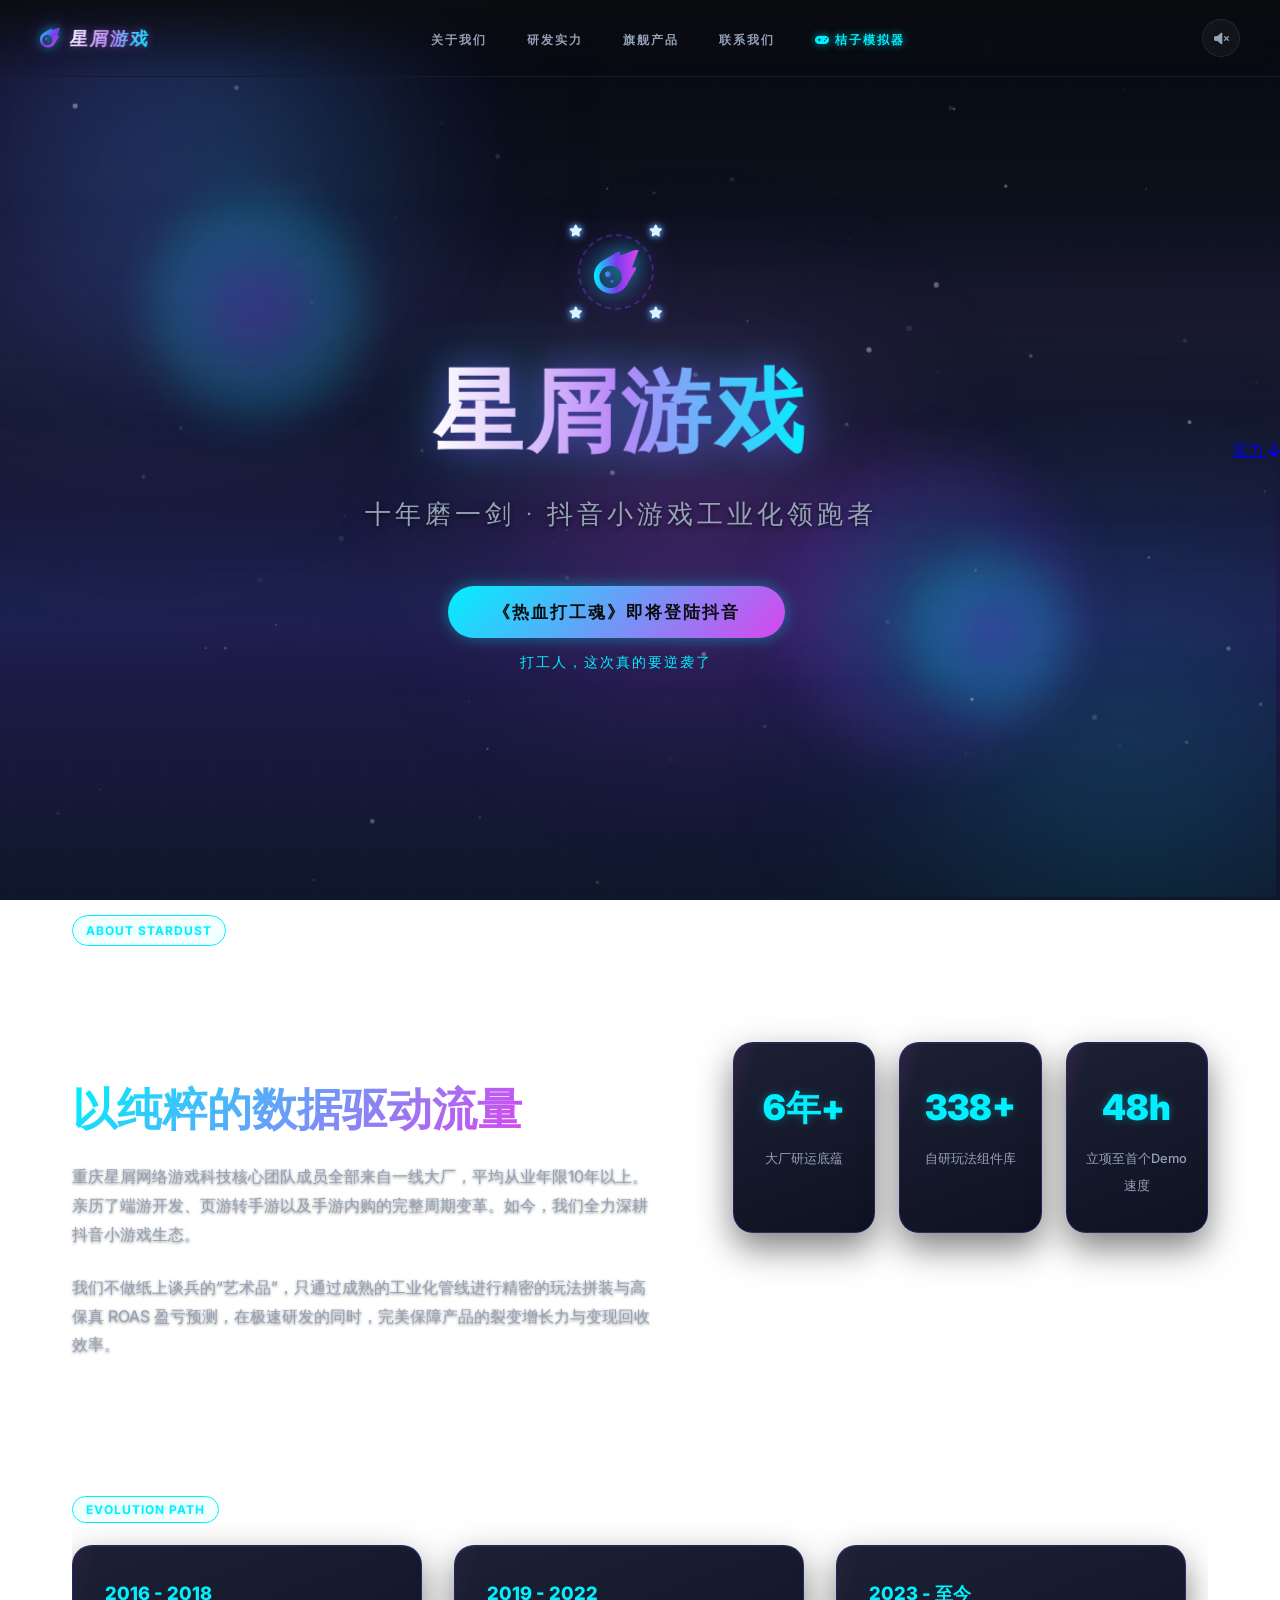
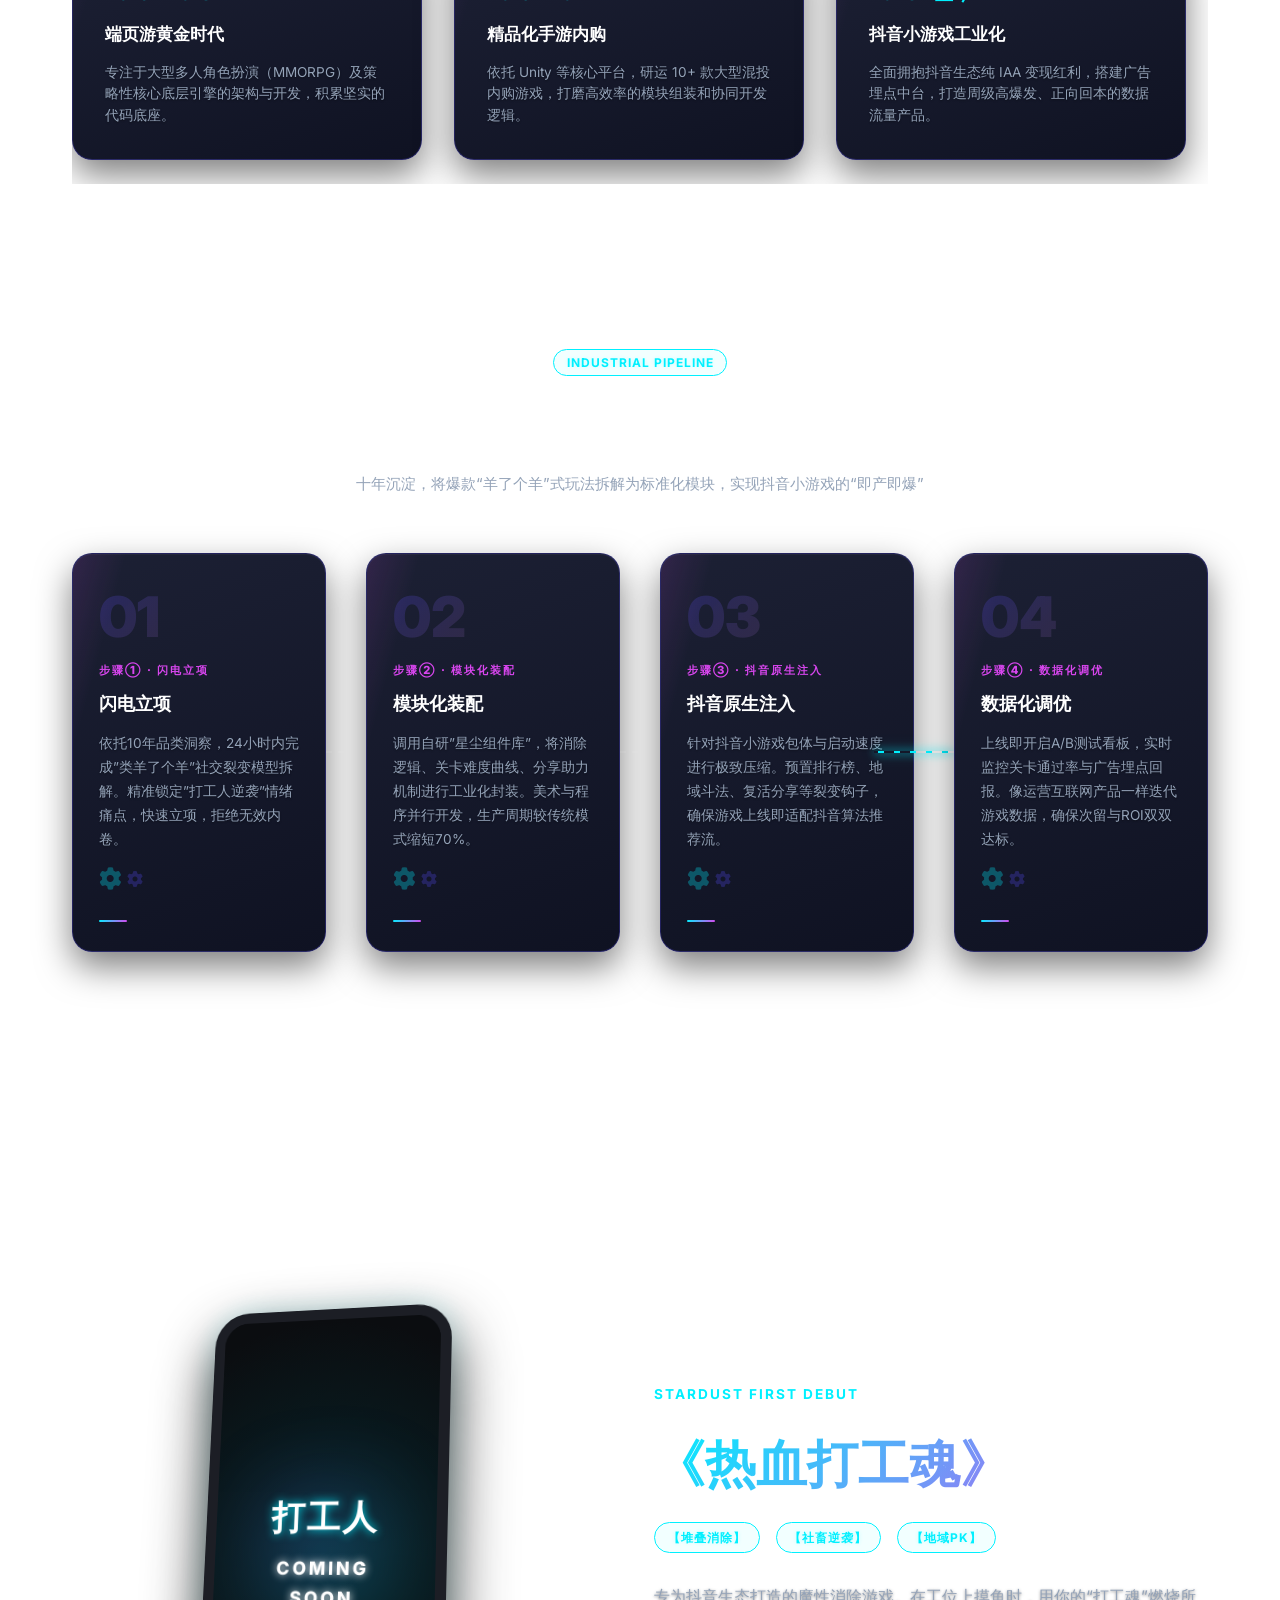
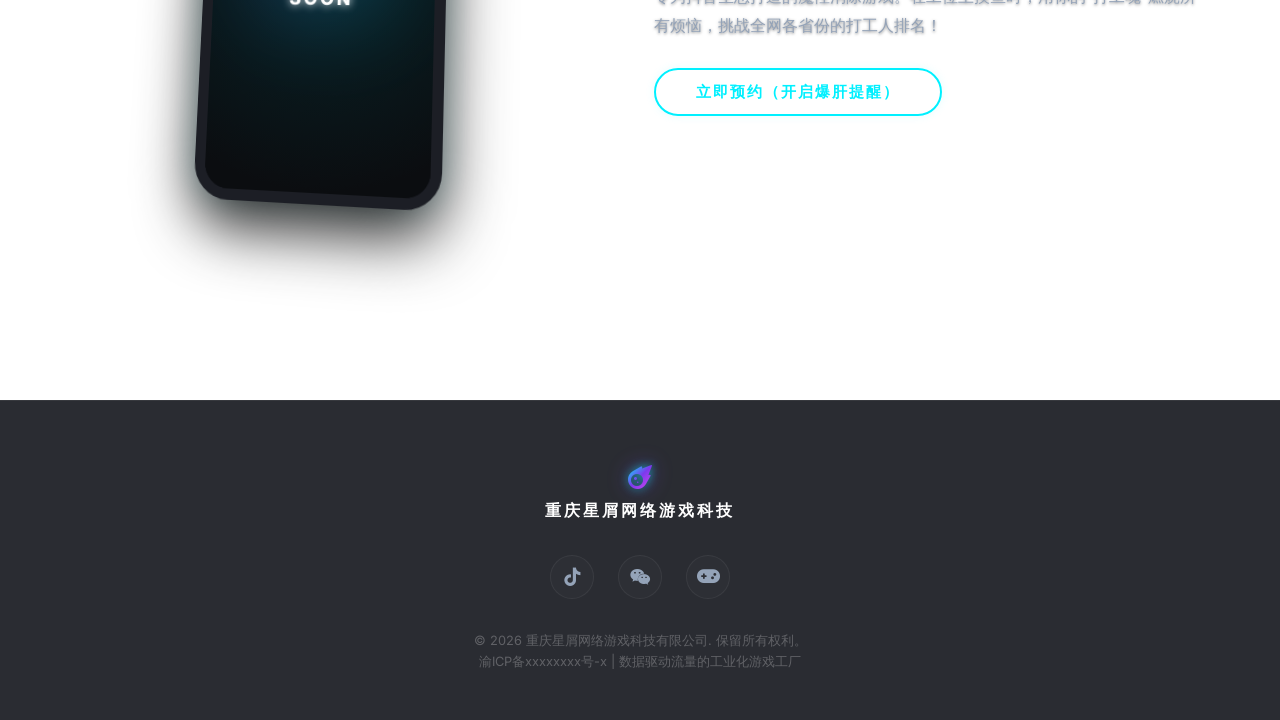
==== commit e816a082: "优化玩法" ====
--- a/index.html
+++ b/index.html
@@ -4,6 +4,36 @@
     <meta charset="UTF-8">
     <meta name="viewport" content="width=device-width, initial-scale=1.0, maximum-scale=1.0, user-scalable=no">
     <title>重庆星屑游戏官网 | StarDust Games - 《热血打工魂》即将首发</title>
+    <!-- Open Graph / Facebook -->
+    <meta property="og:type" content="website">
+    <meta property="og:url" content="https://hoshikuzugames.com/">
+    <meta property="og:title" content="重庆星屑游戏官网 | StarDust Games">
+    <meta property="og:description" content="核心团队深耕10年游戏研运，打造抖音小游戏工业化生产流水线。首款力作《热血打工魂》即将首发。">
+    <meta property="og:image" content="https://hoshikuzugames.com/assets/og-image.jpg">
+
+    <!-- Twitter -->
+    <meta property="twitter:card" content="summary_large_image">
+    <meta property="twitter:url" content="https://hoshikuzugames.com/">
+    <meta property="twitter:title" content="重庆星屑游戏官网 | StarDust Games">
+    <meta property="twitter:description" content="核心团队深耕10年游戏研运，打造抖音小游戏工业化生产流水线。">
+    <meta property="twitter:image" content="https://hoshikuzugames.com/assets/og-image.jpg">
+
+    <!-- JSON-LD 结构化数据 -->
+    <script type="application/ld+json">
+    {
+      "@context": "https://schema.org",
+      "@type": "Organization",
+      "name": "重庆星屑游戏",
+      "alternateName": "StarDust Games",
+      "url": "https://hoshikuzugames.com/",
+      "logo": "https://hoshikuzugames.com/logo.png",
+      "description": "重庆星屑网络游戏科技官网。核心团队深耕10年游戏研运，打造抖音小游戏工业化生产流水线。",
+      "sameAs": [
+        "https://weibo.com/hoshikuzugames",
+        "https://github.com/hoshikuzugames"
+      ]
+    }
+    </script>
     <!-- Meta SEO -->
     <meta name="description" content="重庆星屑网络游戏科技官网。核心团队深耕10年游戏研运，打造抖音小游戏工业化生产流水线。首款力作《热血打工魂》即将登陆抖音，魔性堆叠消除，引爆社畜逆袭狂潮。">
     <meta name="keywords" content="重庆星屑, 星屑游戏, 热血打工魂, 抖音小游戏, 羊了个羊, 工业化流水线, IAA变现, 消除小游戏">
@@ -12,7 +42,7 @@
     <link rel="preconnect" href="https://fonts.gstatic.com" crossorigin>
     <link href="https://fonts.googleapis.com/css2?family=Orbitron:wght@400;600;800;900&family=Inter:wght@300;400;500;600;700&display=swap" rel="stylesheet">
     <!-- Font Awesome -->
-    <link rel="stylesheet" href="https://cdnjs.cloudflare.com/ajax/libs/font-awesome/6.4.0/css/all.min.css">
+    <link rel="stylesheet" href="https://cdn.jsdelivr.net/npm/@fortawesome/fontawesome-free@6.4.0/css/all.min.css">
     
     <style>
         /* ==========================================================================
@@ -29,7 +59,7 @@
             --text-secondary: #94a3b8;
             --glass-bg: rgba(255, 255, 255, 0.015);
             --glass-border: rgba(255, 255, 255, 0.06);
-            --font-title: 'Orbitron', 'Inter', -apple-system, sans-serif;
+            --font-title: 'Inter', -apple-system, sans-serif;
             --font-body: 'Inter', -apple-system, sans-serif;
             --container-width: 1200px;
         }
@@ -45,6 +75,7 @@
             background: linear-gradient(180deg, #05080f 0%, #111827 40%, #1e1b4b 70%, #0f172a 100%) fixed;
             color: var(--text-primary);
             overflow-x: hidden;
+            scroll-behavior: smooth;
         }
 
         /* 桌面端开启 Fullpage 滚动捕捉 */
@@ -54,13 +85,57 @@
             }
         }
 
+        /* 视差定位外层容器 */
+        .bg-orb-container {
+            position: fixed;
+            top: 0; left: 0;
+            width: 100vw; height: 100vh;
+            pointer-events: none;
+            z-index: -3;
+            overflow: hidden;
+            transition: transform 0.1s ease-out;
+        }
+
         /* 氛围光晕层 */
         .bg-orb {
-            position: fixed;
+            position: absolute;
             border-radius: 50%;
             pointer-events: none;
-            z-index: -3;
             filter: blur(80px);
+        }
+
+        /* 音效开关按钮样式 */
+        .sound-toggle-btn {
+            background: rgba(255, 255, 255, 0.04);
+            border: 1px solid rgba(255, 255, 255, 0.08);
+            color: var(--text-secondary);
+            width: 38px;
+            height: 38px;
+            border-radius: 50%;
+            display: flex;
+            align-items: center;
+            justify-content: center;
+            cursor: pointer;
+            transition: all 0.3s ease;
+            margin-left: 1rem;
+            outline: none;
+        }
+        .sound-toggle-btn:hover {
+            color: var(--accent-neon);
+            border-color: var(--accent-neon);
+            box-shadow: 0 0 10px rgba(0, 240, 255, 0.3);
+            background: rgba(0, 240, 255, 0.05);
+        }
+        .sound-toggle-btn.active {
+            color: var(--accent-pink);
+            border-color: var(--accent-pink);
+            box-shadow: 0 0 12px rgba(217, 70, 239, 0.3);
+            background: rgba(217, 70, 239, 0.05);
+        }
+        @media (max-width: 768px) {
+            .sound-toggle-btn {
+                margin-left: 0.5rem;
+            }
         }
 
         .bg-orb-tl {
@@ -107,6 +182,7 @@
             pointer-events: none;
             z-index: -3;
             overflow: hidden;
+            transition: transform 0.1s ease-out;
         }
         .space-bokeh {
             position: absolute;
@@ -1491,13 +1567,13 @@
                 height: auto !important;
             }
 
-            /* 所有标题字号缩减至桌面端的 40% */
-            .hero-title { font-size: calc(clamp(3.2rem, 7vw, 6rem) * 0.4) !important; }
-            .about-h2 { font-size: calc(clamp(2rem, 3.5vw, 2.8rem) * 0.4) !important; }
-            .timeline-title { font-size: calc(1.05rem * 0.4) !important; }
-            .solution-title { font-size: calc(clamp(1.8rem, 3.5vw, 2.8rem) * 0.4) !important; }
-            .pipeline-card-title { font-size: calc(1.15rem * 0.4) !important; }
-            .product-name { font-size: calc(clamp(2.2rem, 4.5vw, 3.2rem) * 0.4) !important; }
+            /* 移动端标题字号优化，避免字号过小影响阅读 */
+            .hero-title { font-size: clamp(1.8rem, 7vw, 2.5rem) !important; }
+            .about-h2 { font-size: clamp(1.4rem, 5vw, 1.8rem) !important; }
+            .timeline-title { font-size: 1rem !important; }
+            .solution-title { font-size: clamp(1.4rem, 5vw, 1.8rem) !important; }
+            .pipeline-card-title { font-size: 1.05rem !important; }
+            .product-name { font-size: clamp(1.5rem, 6vw, 2rem) !important; }
 
             /* Hero */
             .hero-wrapper { gap: 1.2rem; }
@@ -1568,7 +1644,7 @@
 
         /* 超小屏 (≤ 375px) */
         @media (max-width: 375px) {
-            .hero-title { font-size: calc(clamp(3.2rem, 7vw, 6rem) * 0.35) !important; }
+            .hero-title { font-size: 1.6rem !important; }
             .about-counters { grid-template-columns: 1fr !important; }
             .counter-card { padding: 1rem !important; }
         }
@@ -1619,8 +1695,11 @@
             <li><a href="#solution">研发实力</a></li>
             <li><a href="#products">旗舰产品</a></li>
             <li><a href="#footer">联系我们</a></li>
-            <li><a href="simulator.html" target="_blank" class="nav-sim-link"><i class="fa-solid fa-gamepad" style="margin-right: 4px;"></i>星屑模拟器</a></li>
+            <li><a href="simulator.html" target="_blank" class="nav-sim-link"><i class="fa-solid fa-gamepad" style="margin-right: 4px;"></i>桔子模拟器</a></li>
         </ul>
+        <button id="sound-toggle-btn" class="sound-toggle-btn" aria-label="开启音效" onclick="toggleGlobalSound(event)">
+            <i class="fa-solid fa-volume-xmark"></i>
+        </button>
         <button class="nav-hamburger" id="nav-hamburger" aria-label="打开菜单">
             <span></span><span></span><span></span>
         </button>
@@ -1635,13 +1714,15 @@
         <a href="#solution" class="drawer-link">研发实力</a>
         <a href="#products" class="drawer-link">旗舰产品</a>
         <a href="#footer" class="drawer-link">联系我们</a>
-        <a href="simulator.html" target="_blank" class="drawer-link drawer-sim-link"><i class="fa-solid fa-gamepad" style="margin-right: 8px;"></i>星屑模拟器</a>
+        <a href="simulator.html" target="_blank" class="drawer-link drawer-sim-link"><i class="fa-solid fa-gamepad" style="margin-right: 8px;"></i>桔子模拟器</a>
     </div>
 
     <!-- 氛围光晕层 -->
-    <div class="bg-orb bg-orb-tl"></div>
-    <div class="bg-orb bg-orb-br"></div>
-    <div class="bg-orb bg-orb-ct"></div>
+    <div class="bg-orb-container" id="bg-orb-container">
+        <div class="bg-orb bg-orb-tl"></div>
+        <div class="bg-orb bg-orb-br"></div>
+        <div class="bg-orb bg-orb-ct"></div>
+    </div>
 
     <!-- 极光光带 -->
     <div class="aurora-band aurora-band-1"></div>
@@ -1678,6 +1759,23 @@
                     《热血打工魂》即将登陆抖音
                 </button>
                 <span class="cta-subtext">打工人，这次真的要逆袭了</span>
+            </div>
+
+            <!-- 动态存档数据卡片 (Live Save Dashboard Card) -->
+            <div id="live-save-card" class="parallax-hero" style="display: none; margin-top: 1.5rem; width: 90%; max-width: 380px; background: rgba(15, 18, 36, 0.75); border: 1.5px solid rgba(0, 240, 255, 0.3); border-radius: 16px; padding: 1.2rem; backdrop-filter: blur(10px); -webkit-backdrop-filter: blur(10px); box-shadow: 0 15px 30px rgba(0,0,0,0.5), 0 0 15px rgba(0, 240, 255, 0.15); transition: all 0.3s ease;">
+                <div style="display: flex; align-items: center; gap: 0.6rem; margin-bottom: 0.8rem; border-bottom: 1px solid rgba(255,255,255,0.08); padding-bottom: 0.5rem;">
+                    <i class="fa-solid fa-gamepad" style="color: var(--accent-neon); font-size: 1.1rem; filter: drop-shadow(0 0 5px var(--accent-neon));"></i>
+                    <span style="font-weight: 800; font-size: 0.9rem; letter-spacing: 1px; color: #fff;">重返您的独立游戏工作室</span>
+                </div>
+                <div style="display: grid; grid-template-columns: 1fr 1fr; gap: 0.5rem 0.8rem; font-size: 0.8rem; color: #94a3b8; text-align: left; margin-bottom: 1rem; line-height: 1.4;">
+                    <div>工作室: <strong id="save-card-name" style="color: #fff;">-</strong></div>
+                    <div>时间: <strong id="save-card-date" style="color: #fff;">-</strong></div>
+                    <div>粉丝数: <strong id="save-card-fans" style="color: var(--accent-pink); font-family: monospace;">-</strong></div>
+                    <div>资产: <strong id="save-card-funds" style="color: var(--accent-neon); font-family: monospace;">-</strong></div>
+                </div>
+                <a href="simulator.html" target="_blank" class="btn-game-cta" style="display: flex; align-items: center; justify-content: center; height: 38px; width: 100%; text-decoration: none; font-size: 0.82rem; background: var(--accent-gradient); text-align: center; border-radius: 50px; color: #0b0d10; font-weight: 900; letter-spacing: 1px; box-shadow: 0 0 10px rgba(0,240,255,0.3); transition: all 0.2s;">
+                    继续您的创业之旅 ➔
+                </a>
             </div>
         </div>
         
@@ -2177,6 +2275,154 @@
                 });
             });
 
+            /* ==========================================================================
+               5. 视差滚动与音效引擎 (Parallax & Audio Engine)
+               ========================================================================== */
+            
+            // 5.1 视差滚动
+            const orbContainer = document.getElementById('bg-orb-container');
+            const bokehContainer = document.querySelector('.space-bokeh-container');
+
+            document.addEventListener('mousemove', (e) => {
+                if (window.innerWidth <= 768) return;
+                const moveX = (e.clientX - window.innerWidth / 2) * 0.015;
+                const moveY = (e.clientY - window.innerHeight / 2) * 0.015;
+                
+                if (orbContainer) {
+                    orbContainer.style.transform = `translate(${moveX * 0.5}px, ${moveY * 0.5}px)`;
+                }
+                if (bokehContainer) {
+                    bokehContainer.style.transform = `translate(${moveX * -0.4}px, ${moveY * -0.4}px)`;
+                }
+            });
+
+            // 5.2 Web Audio API 音效合成引擎
+            let audioCtx = null;
+            let soundEnabled = false;
+
+            function initAudio() {
+                if (!audioCtx) {
+                    audioCtx = new (window.AudioContext || window.webkitAudioContext)();
+                }
+                if (audioCtx.state === 'suspended') {
+                    audioCtx.resume();
+                }
+            }
+
+            window.playHoverSound = function(pitchIndex = 0) {
+                if (!soundEnabled) return;
+                initAudio();
+                const osc = audioCtx.createOscillator();
+                const gainNode = audioCtx.createGain();
+                
+                // 经典五声音阶 (Pentatonic Scale): C4, D4, E4, G4, A4, C5, D5
+                const scale = [261.63, 293.66, 329.63, 392.00, 440.00, 523.25, 587.33];
+                const freq = scale[pitchIndex % scale.length];
+                
+                osc.type = 'sine';
+                osc.frequency.setValueAtTime(freq, audioCtx.currentTime);
+                // 带有滑音特效
+                osc.frequency.exponentialRampToValueAtTime(freq * 1.3, audioCtx.currentTime + 0.08);
+                
+                gainNode.gain.setValueAtTime(0.015, audioCtx.currentTime);
+                gainNode.gain.exponentialRampToValueAtTime(0.0001, audioCtx.currentTime + 0.08);
+                
+                osc.connect(gainNode);
+                gainNode.connect(audioCtx.destination);
+                
+                osc.start();
+                osc.stop(audioCtx.currentTime + 0.08);
+            };
+
+            window.playClickSound = function() {
+                if (!soundEnabled) return;
+                initAudio();
+                const osc = audioCtx.createOscillator();
+                const gainNode = audioCtx.createGain();
+                
+                osc.type = 'triangle';
+                osc.frequency.setValueAtTime(1500, audioCtx.currentTime);
+                osc.frequency.exponentialRampToValueAtTime(600, audioCtx.currentTime + 0.12);
+                
+                gainNode.gain.setValueAtTime(0.04, audioCtx.currentTime);
+                gainNode.gain.exponentialRampToValueAtTime(0.0001, audioCtx.currentTime + 0.12);
+                
+                osc.connect(gainNode);
+                gainNode.connect(audioCtx.destination);
+                
+                osc.start();
+                osc.stop(audioCtx.currentTime + 0.12);
+            };
+
+            window.toggleGlobalSound = function(e) {
+                if (e) e.stopPropagation();
+                soundEnabled = !soundEnabled;
+                initAudio();
+                const btn = document.getElementById('sound-toggle-btn');
+                if (soundEnabled) {
+                    btn.classList.add('active');
+                    btn.innerHTML = '<i class="fa-solid fa-volume-high"></i>';
+                    playClickSound();
+                } else {
+                    btn.classList.remove('active');
+                    btn.innerHTML = '<i class="fa-solid fa-volume-xmark"></i>';
+                }
+            };
+
+            // 监听并分组绑定音阶音效
+            const interactiveGroups = [
+                document.querySelectorAll('.nav-links a'),
+                document.querySelectorAll('.nav-drawer a'),
+                document.querySelectorAll('.tab-btn'),
+                document.querySelectorAll('.pipeline-card'),
+                document.querySelectorAll('.btn-game-cta')
+            ];
+            
+            interactiveGroups.forEach(group => {
+                group.forEach((el, index) => {
+                    el.addEventListener('mouseenter', () => {
+                        playHoverSound(index);
+                    });
+                    el.addEventListener('click', () => {
+                        playClickSound();
+                    });
+                });
+            });
+
+            const singleInteractive = document.querySelectorAll('.nav-logo, .nav-hamburger, #live-save-card a');
+            singleInteractive.forEach(el => {
+                el.addEventListener('mouseenter', () => {
+                    playHoverSound(0);
+                });
+                el.addEventListener('click', () => {
+                    playClickSound();
+                });
+            });
+
+            // 针对第一次点击激活 AudioContext
+            document.addEventListener('click', () => {
+                if (audioCtx && audioCtx.state === 'suspended') {
+                    audioCtx.resume();
+                }
+            }, { once: true });
+
+            // 检查本地是否有小游戏存档数据以拉起“重返办公室”动态卡片
+            const saveStr = localStorage.getItem("hoshikuzu_tycoon_save");
+            if (saveStr) {
+                try {
+                    const parsed = JSON.parse(saveStr);
+                    if (parsed && parsed.companyName) {
+                        document.getElementById("save-card-name").innerText = parsed.companyName;
+                        document.getElementById("save-card-date").innerText = `第 ${parsed.date.year} 年 ${parsed.date.month} 月`;
+                        document.getElementById("save-card-fans").innerText = `${parsed.fans.toLocaleString()} 人`;
+                        document.getElementById("save-card-funds").innerText = `¥${Math.round(parsed.funds).toLocaleString()}`;
+                        document.getElementById("live-save-card").style.display = "block";
+                    }
+                } catch (e) {
+                    console.error("加载存档数据简报失败", e);
+                }
+            }
+
         });
     </script>
 </body>
